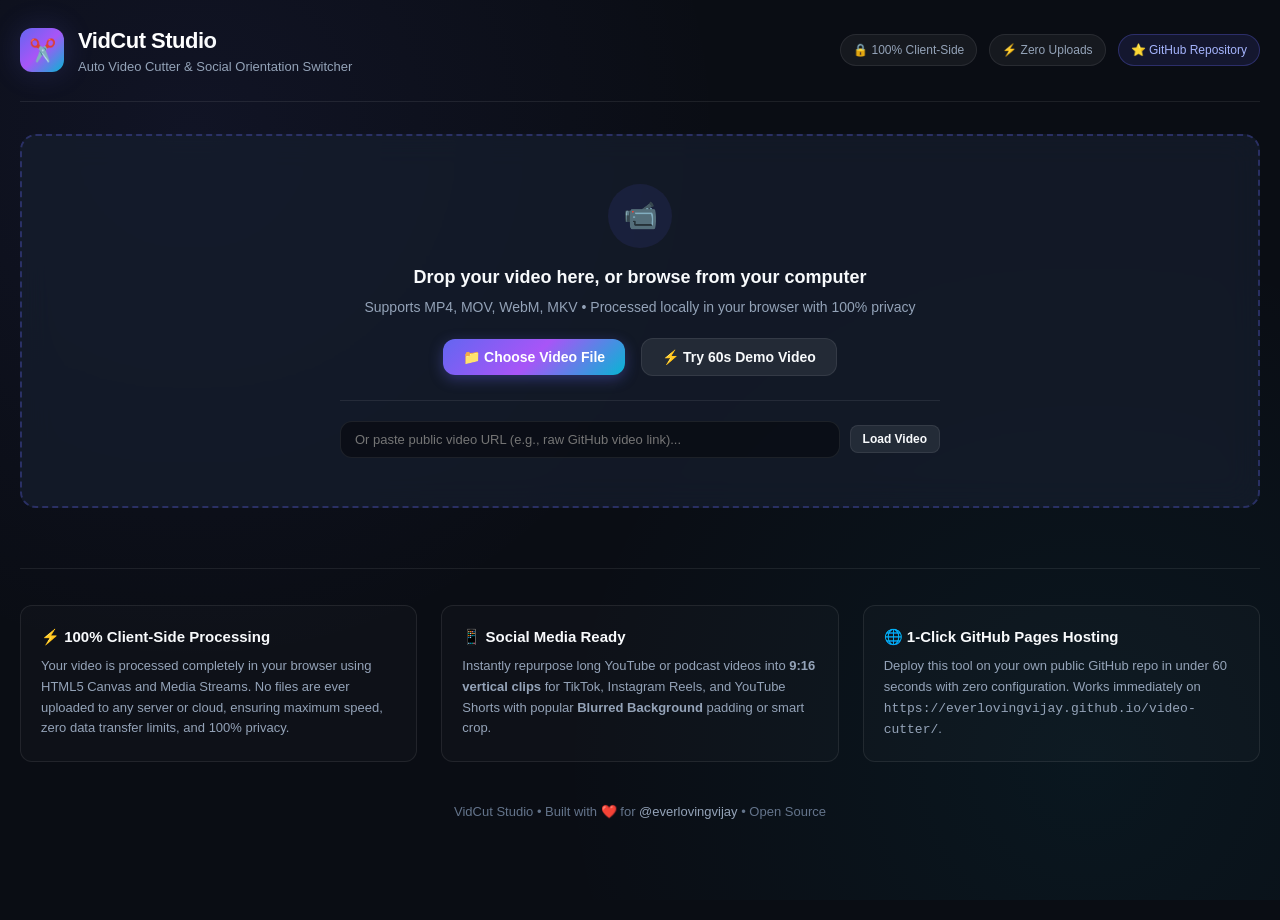
==== index.html @ 18e96756 "Initial release: VidCut Studio automated video cutter & orientation converter" ====
<!DOCTYPE html>
<html lang="en">
<head>
  <meta charset="UTF-8">
  <meta name="viewport" content="width=device-width, initial-scale=1.0">
  <title>VidCut Studio | Auto Video Cutter & Orientation Switcher</title>
  <meta name="description" content="100% Client-Side video cutter. Automatically slice long videos into shorter clips (e.g., 60s into 10s segments) with orientation conversion for TikTok, Reels, and Shorts.">
  <link rel="stylesheet" href="./css/styles.css">
  <script src="./js/jszip.min.js"></script>
</head>
<body>

  <div class="container">
    <!-- Header -->
    <header>
      <div class="brand">
        <div class="brand-icon">✂️</div>
        <div class="brand-text">
          <h1>VidCut Studio</h1>
          <p>Auto Video Cutter & Social Orientation Switcher</p>
        </div>
      </div>
      <div class="header-badges">
        <span class="badge">🔒 100% Client-Side</span>
        <span class="badge">⚡ Zero Uploads</span>
        <a href="https://github.com/everlovingvijay/video-cutter" target="_blank" rel="noopener noreferrer" class="badge badge-github">
          ⭐ GitHub Repository
        </a>
      </div>
    </header>

    <!-- Upload & Ingestion Zone -->
    <section class="upload-card" id="dropzone">
      <div class="upload-icon">📹</div>
      <h2 class="upload-title">Drop your video here, or browse from your computer</h2>
      <p class="upload-subtitle">Supports MP4, MOV, WebM, MKV • Processed locally in your browser with 100% privacy</p>
      
      <div class="upload-actions">
        <input type="file" id="fileInput" accept="video/*" style="display: none;">
        <button type="button" class="btn btn-primary" id="browseBtn" onclick="document.getElementById('fileInput').click()">
          📁 Choose Video File
        </button>
        <button type="button" class="btn btn-secondary" id="sampleBtn">
          ⚡ Try 60s Demo Video
        </button>
      </div>

      <div class="url-input-bar" onclick="event.stopPropagation()">
        <input type="url" id="urlInput" placeholder="Or paste public video URL (e.g., raw GitHub video link)...">
        <button type="button" class="btn btn-secondary btn-sm" id="loadUrlBtn">Load Video</button>
      </div>
    </section>

    <!-- Main Workspace (Hidden until video loaded) -->
    <main id="workspace" style="display: none;">
      
      <!-- Video Information Bar -->
      <div class="video-info-bar">
        <div class="video-info-stats">
          <div class="stat-item">📁 <span class="stat-value" id="infoFileName">-</span></div>
          <div class="stat-item">⏱️ Duration: <span class="stat-value" id="infoDuration">-</span></div>
          <div class="stat-item">📐 Resolution: <span class="stat-value" id="infoResolution">-</span></div>
          <div class="stat-item">🔄 Aspect: <span class="stat-value" id="infoAspect">-</span></div>
          <div class="stat-item">💾 Size: <span class="stat-value" id="infoFileSize">-</span></div>
        </div>
      </div>

      <!-- Studio Grid: Player on left, Controls on right -->
      <div class="studio-grid">
        
        <!-- Left Column: Video Stage & Interactive Timeline -->
        <div class="preview-pane">
          <div class="pane-header">
            <div class="pane-title">
              <span>Preview Stage</span>
            </div>
            <div class="preview-tabs">
              <button class="preview-tab-btn active" id="tabSource">Source Video</button>
              <button class="preview-tab-btn" id="tabTransform">Live Transform Preview</button>
            </div>
          </div>

          <!-- Video Stage -->
          <div class="stage-container">
            <span class="stage-badge" id="stageBadge">Original Source Video</span>
            <video id="sourceVideo" controls playsinline></video>
            <canvas id="previewCanvas"></canvas>
          </div>

          <!-- Interactive Slices Timeline -->
          <div class="timeline-section">
            <div class="timeline-header">
              <span><strong>Visual Split Timeline</strong> (Click any clip to preview)</span>
              <span id="timelineTime">0:00 / 0:00</span>
            </div>

            <div class="timeline-bar" id="timelineBar">
              <div class="timeline-progress-needle" id="timelineNeedle"></div>
            </div>

            <!-- Segment Badges / Chips -->
            <div class="segments-chips-container" id="segmentChips"></div>
          </div>
        </div>

        <!-- Right Column: Settings & Configuration -->
        <div class="controls-pane">
          
          <!-- 1. Split Mode -->
          <div class="control-section">
            <div class="section-label">
              <span>1. Split Strategy</span>
              <small>How to divide the video</small>
            </div>
            <div class="tab-switcher">
              <button type="button" class="tab-btn active" id="modeDurationBtn">⏱️ Fixed Duration</button>
              <button type="button" class="tab-btn" id="modePartsBtn">🔢 Equal Parts</button>
            </div>

            <!-- Duration input -->
            <div class="input-with-presets" id="durationControlGroup">
              <div class="duration-input-wrapper">
                <input type="number" id="durationInput" min="1" max="600" step="1" value="10">
                <span>seconds / clip</span>
              </div>
              <div class="preset-pills">
                <span class="preset-pill" data-val="5">5s</span>
                <span class="preset-pill active" data-val="10">10s</span>
                <span class="preset-pill" data-val="15">15s (Stories)</span>
                <span class="preset-pill" data-val="30">30s (Shorts)</span>
                <span class="preset-pill" data-val="60">60s (Reels)</span>
              </div>
            </div>

            <!-- Parts input -->
            <div class="input-with-presets" id="partsControlGroup" style="display: none;">
              <div class="duration-input-wrapper">
                <input type="number" id="partsInput" min="2" max="50" step="1" value="6">
                <span>equal clips</span>
              </div>
            </div>

            <!-- Remainder handling -->
            <div style="margin-top: 6px;">
              <label style="font-size: 12px; color: var(--text-muted); display: block; margin-bottom: 4px;">
                Remainder Segment Policy (if video has uneven end):
              </label>
              <select class="studio-select" id="remainderSelect">
                <option value="keep">Keep remainder as last clip (e.g. 10s + 10s + 4s)</option>
                <option value="merge">Merge remainder with previous clip (e.g. 10s + 14s)</option>
                <option value="discard">Discard remainder clip</option>
              </select>
            </div>
          </div>

          <!-- 2. Target Orientation -->
          <div class="control-section">
            <div class="section-label">
              <span>2. Output Orientation</span>
              <small>Target social aspect ratio</small>
            </div>
            <div class="aspect-grid">
              <div class="aspect-card selected" data-aspect="9:16">
                <div class="aspect-icon-box shape-9-16"></div>
                <div class="aspect-title">9:16 Portrait</div>
                <div class="aspect-sub">Shorts / Reels / TikTok</div>
              </div>
              <div class="aspect-card" data-aspect="1:1">
                <div class="aspect-icon-box shape-1-1"></div>
                <div class="aspect-title">1:1 Square</div>
                <div class="aspect-sub">Instagram / Twitter</div>
              </div>
              <div class="aspect-card" data-aspect="16:9">
                <div class="aspect-icon-box shape-16-9"></div>
                <div class="aspect-title">16:9 Landscape</div>
                <div class="aspect-sub">YouTube / TV</div>
              </div>
              <div class="aspect-card" data-aspect="4:5">
                <div class="aspect-icon-box shape-4-5"></div>
                <div class="aspect-title">4:5 Social Feed</div>
                <div class="aspect-sub">Instagram Portrait</div>
              </div>
              <div class="aspect-card" data-aspect="original">
                <div class="aspect-icon-box shape-orig"></div>
                <div class="aspect-title">Original</div>
                <div class="aspect-sub">Keep source ratio</div>
              </div>
            </div>
          </div>

          <!-- 3. Framing & Background Style -->
          <div class="control-section">
            <div class="section-label">
              <span>3. Framing Style</span>
              <small>How to fit video into target orientation</small>
            </div>
            <div class="framing-grid">
              <div class="framing-card selected" data-fit="blur" title="Scales video to background with gaussian blur. Keeps entire original video uncropped in center.">
                <span class="framing-icon">🌟</span>
                <span>Blurred Background</span>
              </div>
              <div class="framing-card" data-fit="crop" title="Scales up to cover the entire frame without any borders.">
                <span class="framing-icon">✂️</span>
                <span>Smart Crop</span>
              </div>
              <div class="framing-card" data-fit="fit" title="Preserves full frame with clean black letterbox padding.">
                <span class="framing-icon">⬛</span>
                <span>Letterbox</span>
              </div>
            </div>
          </div>

          <!-- 4. Quality Resolution -->
          <div class="control-section">
            <div class="section-label">
              <span>4. Export Quality</span>
              <small>Resolution</small>
            </div>
            <select class="studio-select" id="resolutionSelect">
              <option value="1080p">1080p Full HD (Best quality for TikTok & Reels)</option>
              <option value="720p">720p HD (Blazing fast processing)</option>
            </select>
          </div>

          <!-- Summary & Master Cut Button -->
          <div class="summary-box" id="summaryBox">
            ✂️ Will slice into <strong>6 videos</strong> (10s target)
          </div>

          <button type="button" class="btn-cut-master" id="masterCutBtn">
            ✂️ Cut & Export 6 Videos
          </button>

        </div>
      </div>

      <!-- Processing Progress Card -->
      <section class="processing-card" id="processingCard">
        <div class="processing-header">
          <div class="processing-status-title">
            <span class="spinner">⏳</span>
            <span id="processingStatus">Processing segments...</span>
          </div>
          <span style="font-weight: 700; color: #a5b4fc;" id="progressPercent">0%</span>
        </div>

        <div class="progress-track">
          <div class="progress-fill" id="progressFill"></div>
        </div>

        <div class="processing-details" id="processingDetails">
          <span>Preparing encoder...</span>
          <button type="button" class="btn btn-secondary btn-sm" id="cancelBtn">Stop Export</button>
        </div>
      </section>

      <!-- Results Gallery & Download -->
      <section class="results-section" id="resultsSection">
        <div class="results-header">
          <h2 class="results-title" id="resultsCount">🎉 Sliced Segments</h2>
          <button type="button" class="btn btn-primary" id="downloadAllZipBtn">
            📦 Download All as ZIP
          </button>
        </div>

        <div class="results-grid" id="resultsGrid">
          <!-- Populated dynamically -->
        </div>
      </section>

    </main>

    <!-- Information & Guide Section -->
    <section class="info-guide">
      <div class="guide-card">
        <h3>⚡ 100% Client-Side Processing</h3>
        <p>Your video is processed completely in your browser using HTML5 Canvas and Media Streams. No files are ever uploaded to any server or cloud, ensuring maximum speed, zero data transfer limits, and 100% privacy.</p>
      </div>

      <div class="guide-card">
        <h3>📱 Social Media Ready</h3>
        <p>Instantly repurpose long YouTube or podcast videos into <strong>9:16 vertical clips</strong> for TikTok, Instagram Reels, and YouTube Shorts with popular <strong>Blurred Background</strong> padding or smart crop.</p>
      </div>

      <div class="guide-card">
        <h3>🌐 1-Click GitHub Pages Hosting</h3>
        <p>Deploy this tool on your own public GitHub repo in under 60 seconds with zero configuration. Works immediately on <code>https://everlovingvijay.github.io/video-cutter/</code>.</p>
      </div>
    </section>

    <footer>
      <p>VidCut Studio &bull; Built with ❤️ for <a href="https://github.com/everlovingvijay" target="_blank" rel="noopener noreferrer">@everlovingvijay</a> &bull; Open Source</p>
    </footer>

  </div>

  <script src="./js/video-engine.js"></script>
  <script src="./js/app.js"></script>
</body>
</html>
---- css/styles.css ----
/* VidCut Studio - Modern Dark Theme Styles */
:root {
  --bg-primary: #0a0d14;
  --bg-secondary: #101623;
  --bg-card: rgba(22, 30, 46, 0.7);
  --bg-card-hover: rgba(28, 38, 59, 0.85);
  --border-color: rgba(255, 255, 255, 0.08);
  --border-focus: #6366f1;
  --accent-primary: #6366f1;
  --accent-secondary: #06b6d4;
  --accent-gradient: linear-gradient(135deg, #6366f1 0%, #a855f7 50%, #06b6d4 100%);
  --accent-glow: rgba(99, 102, 241, 0.25);
  --text-main: #f8fafc;
  --text-muted: #94a3b8;
  --text-dim: #64748b;
  --success: #10b981;
  --warning: #f59e0b;
  --danger: #ef4444;
  --radius-sm: 8px;
  --radius-md: 12px;
  --radius-lg: 16px;
  --radius-full: 9999px;
  --shadow-sm: 0 2px 8px rgba(0, 0, 0, 0.25);
  --shadow-md: 0 8px 24px rgba(0, 0, 0, 0.35);
  --shadow-glow: 0 0 30px rgba(99, 102, 241, 0.2);
  --font-family: -apple-system, BlinkMacSystemFont, "Segoe UI", Roboto, "Helvetica Neue", Arial, sans-serif;
}

* {
  box-sizing: border-box;
  margin: 0;
  padding: 0;
}

body {
  background-color: var(--bg-primary);
  color: var(--text-main);
  font-family: var(--font-family);
  min-height: 100vh;
  line-height: 1.5;
  background-image: 
    radial-gradient(circle at 15% 15%, rgba(99, 102, 241, 0.08) 0%, transparent 40%),
    radial-gradient(circle at 85% 85%, rgba(6, 182, 212, 0.06) 0%, transparent 40%);
  background-attachment: fixed;
}

/* Container */
.container {
  max-width: 1280px;
  margin: 0 auto;
  padding: 24px 20px 80px;
}

/* Header */
header {
  display: flex;
  justify-content: space-between;
  align-items: center;
  padding-bottom: 24px;
  border-bottom: 1px solid var(--border-color);
  margin-bottom: 32px;
}

.brand {
  display: flex;
  align-items: center;
  gap: 14px;
}

.brand-icon {
  width: 44px;
  height: 44px;
  background: var(--accent-gradient);
  border-radius: var(--radius-md);
  display: flex;
  align-items: center;
  justify-content: center;
  font-size: 22px;
  box-shadow: var(--shadow-glow);
}

.brand-text h1 {
  font-size: 22px;
  font-weight: 700;
  letter-spacing: -0.5px;
  background: linear-gradient(135deg, #ffffff 40%, #cbd5e1 100%);
  -webkit-background-clip: text;
  -webkit-text-fill-color: transparent;
}

.brand-text p {
  font-size: 13px;
  color: var(--text-muted);
}

.header-badges {
  display: flex;
  align-items: center;
  gap: 12px;
}

.badge {
  display: inline-flex;
  align-items: center;
  gap: 6px;
  padding: 6px 12px;
  border-radius: var(--radius-full);
  font-size: 12px;
  font-weight: 500;
  background: rgba(255, 255, 255, 0.05);
  border: 1px solid var(--border-color);
  color: var(--text-muted);
  text-decoration: none;
  transition: all 0.2s ease;
}

.badge:hover {
  background: rgba(255, 255, 255, 0.1);
  color: var(--text-main);
}

.badge-github {
  background: rgba(99, 102, 241, 0.12);
  border-color: rgba(99, 102, 241, 0.3);
  color: #a5b4fc;
}
.badge-github:hover {
  background: rgba(99, 102, 241, 0.22);
}

/* Upload Zone */
.upload-card {
  background: var(--bg-card);
  backdrop-filter: blur(16px);
  -webkit-backdrop-filter: blur(16px);
  border: 2px dashed rgba(99, 102, 241, 0.3);
  border-radius: var(--radius-lg);
  padding: 48px 24px;
  text-align: center;
  cursor: pointer;
  transition: all 0.25s ease;
  position: relative;
  overflow: hidden;
  margin-bottom: 32px;
}

.upload-card:hover, .upload-card.drag-over {
  border-color: var(--accent-primary);
  background: var(--bg-card-hover);
  transform: translateY(-2px);
  box-shadow: var(--shadow-glow);
}

.upload-icon {
  width: 64px;
  height: 64px;
  margin: 0 auto 16px;
  background: rgba(99, 102, 241, 0.1);
  border-radius: 50%;
  display: flex;
  align-items: center;
  justify-content: center;
  font-size: 28px;
  color: #a5b4fc;
}

.upload-title {
  font-size: 18px;
  font-weight: 600;
  margin-bottom: 6px;
}

.upload-subtitle {
  font-size: 14px;
  color: var(--text-muted);
  margin-bottom: 20px;
}

.upload-actions {
  display: flex;
  justify-content: center;
  align-items: center;
  gap: 16px;
  flex-wrap: wrap;
}

.btn {
  display: inline-flex;
  align-items: center;
  justify-content: center;
  gap: 8px;
  padding: 10px 20px;
  border-radius: var(--radius-md);
  font-size: 14px;
  font-weight: 600;
  cursor: pointer;
  border: none;
  transition: all 0.2s ease;
  text-decoration: none;
}

.btn-primary {
  background: var(--accent-gradient);
  color: #ffffff;
  box-shadow: 0 4px 14px rgba(99, 102, 241, 0.35);
}

.btn-primary:hover:not(:disabled) {
  opacity: 0.95;
  transform: translateY(-1px);
  box-shadow: 0 6px 20px rgba(99, 102, 241, 0.45);
}

.btn-secondary {
  background: rgba(255, 255, 255, 0.08);
  color: var(--text-main);
  border: 1px solid var(--border-color);
}

.btn-secondary:hover:not(:disabled) {
  background: rgba(255, 255, 255, 0.14);
}

.btn:disabled {
  opacity: 0.4;
  cursor: not-allowed;
  transform: none !important;
}

.btn-sm {
  padding: 6px 12px;
  font-size: 12px;
  border-radius: var(--radius-sm);
}

.url-input-bar {
  margin-top: 24px;
  padding-top: 20px;
  border-top: 1px solid var(--border-color);
  display: flex;
  justify-content: center;
  align-items: center;
  gap: 10px;
  max-width: 600px;
  margin-left: auto;
  margin-right: auto;
}

.url-input-bar input {
  flex: 1;
  background: rgba(0, 0, 0, 0.4);
  border: 1px solid var(--border-color);
  padding: 10px 14px;
  border-radius: var(--radius-md);
  color: var(--text-main);
  font-size: 13px;
  outline: none;
  transition: border-color 0.2s;
}

.url-input-bar input:focus {
  border-color: var(--accent-primary);
}

/* Video Info Bar */
.video-info-bar {
  display: flex;
  align-items: center;
  justify-content: space-between;
  flex-wrap: wrap;
  gap: 12px;
  background: var(--bg-secondary);
  border: 1px solid var(--border-color);
  border-radius: var(--radius-md);
  padding: 12px 18px;
  margin-bottom: 24px;
}

.video-info-stats {
  display: flex;
  align-items: center;
  gap: 18px;
  flex-wrap: wrap;
  font-size: 13px;
  color: var(--text-muted);
}

.stat-item {
  display: flex;
  align-items: center;
  gap: 6px;
}

.stat-value {
  color: var(--text-main);
  font-weight: 600;
}

/* Studio Workspace Grid */
.studio-grid {
  display: grid;
  grid-template-columns: 1.15fr 0.85fr;
  gap: 28px;
  align-items: start;
}

@media (max-width: 960px) {
  .studio-grid {
    grid-template-columns: 1fr;
  }
}

/* Left Column: Player & Preview */
.preview-pane {
  background: var(--bg-card);
  backdrop-filter: blur(16px);
  -webkit-backdrop-filter: blur(16px);
  border: 1px solid var(--border-color);
  border-radius: var(--radius-lg);
  padding: 20px;
  display: flex;
  flex-direction: column;
  gap: 18px;
}

.pane-header {
  display: flex;
  justify-content: space-between;
  align-items: center;
}

.pane-title {
  font-size: 16px;
  font-weight: 600;
  display: flex;
  align-items: center;
  gap: 8px;
}

.preview-tabs {
  display: flex;
  background: rgba(0, 0, 0, 0.3);
  padding: 3px;
  border-radius: var(--radius-md);
  border: 1px solid var(--border-color);
}

.preview-tab-btn {
  background: transparent;
  border: none;
  color: var(--text-muted);
  font-size: 12px;
  padding: 5px 12px;
  border-radius: var(--radius-sm);
  cursor: pointer;
  font-weight: 500;
  transition: all 0.2s;
}

.preview-tab-btn.active {
  background: var(--accent-primary);
  color: #ffffff;
}

/* Stage container */
.stage-container {
  width: 100%;
  height: 380px;
  background: #000000;
  border-radius: var(--radius-md);
  position: relative;
  display: flex;
  align-items: center;
  justify-content: center;
  overflow: hidden;
  border: 1px solid var(--border-color);
}

#sourceVideo {
  max-width: 100%;
  max-height: 100%;
  display: block;
}

#previewCanvas {
  max-width: 100%;
  max-height: 100%;
  object-fit: contain;
  display: none;
}

.stage-badge {
  position: absolute;
  top: 12px;
  left: 12px;
  background: rgba(0, 0, 0, 0.7);
  backdrop-filter: blur(8px);
  padding: 4px 10px;
  border-radius: var(--radius-full);
  font-size: 11px;
  font-weight: 600;
  color: #ffffff;
  border: 1px solid rgba(255, 255, 255, 0.1);
  pointer-events: none;
}

/* Timeline & Segment Tracks */
.timeline-section {
  display: flex;
  flex-direction: column;
  gap: 10px;
}

.timeline-header {
  display: flex;
  justify-content: space-between;
  align-items: center;
  font-size: 13px;
  color: var(--text-muted);
}

.timeline-bar {
  width: 100%;
  height: 48px;
  background: rgba(0, 0, 0, 0.4);
  border-radius: var(--radius-md);
  border: 1px solid var(--border-color);
  position: relative;
  overflow: hidden;
  display: flex;
  cursor: pointer;
}

.timeline-segment-block {
  height: 100%;
  border-right: 2px solid var(--bg-primary);
  display: flex;
  align-items: center;
  justify-content: center;
  font-size: 11px;
  font-weight: 700;
  color: #ffffff;
  transition: all 0.2s;
  position: relative;
  user-select: none;
}

.timeline-segment-block:hover {
  filter: brightness(1.25);
}

.timeline-segment-block.active {
  box-shadow: inset 0 0 0 2px #ffffff;
}

.timeline-progress-needle {
  position: absolute;
  top: 0;
  bottom: 0;
  width: 2px;
  background: #ffffff;
  pointer-events: none;
  z-index: 10;
  transition: left 0.05s linear;
}

.segments-chips-container {
  display: flex;
  gap: 8px;
  overflow-x: auto;
  padding: 6px 2px 10px;
}

.segments-chips-container::-webkit-scrollbar {
  height: 6px;
}
.segments-chips-container::-webkit-scrollbar-thumb {
  background: rgba(255, 255, 255, 0.15);
  border-radius: var(--radius-full);
}

.segment-chip {
  background: rgba(255, 255, 255, 0.05);
  border: 1px solid var(--border-color);
  border-radius: var(--radius-md);
  padding: 6px 12px;
  font-size: 12px;
  white-space: nowrap;
  display: flex;
  align-items: center;
  gap: 6px;
  cursor: pointer;
  transition: all 0.2s;
}

.segment-chip:hover, .segment-chip.selected {
  background: rgba(99, 102, 241, 0.18);
  border-color: var(--accent-primary);
  color: #ffffff;
}

.chip-dot {
  width: 8px;
  height: 8px;
  border-radius: 50%;
}

/* Right Column: Controls Panel */
.controls-pane {
  background: var(--bg-card);
  backdrop-filter: blur(16px);
  -webkit-backdrop-filter: blur(16px);
  border: 1px solid var(--border-color);
  border-radius: var(--radius-lg);
  padding: 24px;
  display: flex;
  flex-direction: column;
  gap: 24px;
}

.control-section {
  display: flex;
  flex-direction: column;
  gap: 12px;
}

.section-label {
  font-size: 14px;
  font-weight: 600;
  display: flex;
  align-items: center;
  justify-content: space-between;
}

.section-label small {
  font-weight: 400;
  font-size: 12px;
  color: var(--text-muted);
}

/* Mode Switcher */
.tab-switcher {
  display: grid;
  grid-template-columns: 1fr 1fr;
  background: rgba(0, 0, 0, 0.35);
  padding: 4px;
  border-radius: var(--radius-md);
  border: 1px solid var(--border-color);
  gap: 4px;
}

.tab-btn {
  background: transparent;
  border: none;
  color: var(--text-muted);
  font-size: 13px;
  font-weight: 500;
  padding: 8px 12px;
  border-radius: var(--radius-sm);
  cursor: pointer;
  transition: all 0.2s;
}

.tab-btn.active {
  background: rgba(255, 255, 255, 0.1);
  color: var(--text-main);
  font-weight: 600;
}

/* Input group */
.input-with-presets {
  display: flex;
  flex-direction: column;
  gap: 8px;
}

.duration-input-wrapper {
  display: flex;
  align-items: center;
  background: rgba(0, 0, 0, 0.3);
  border: 1px solid var(--border-color);
  border-radius: var(--radius-md);
  padding: 4px 14px;
  transition: border-color 0.2s;
}

.duration-input-wrapper:focus-within {
  border-color: var(--accent-primary);
}

.duration-input-wrapper input {
  flex: 1;
  background: transparent;
  border: none;
  color: #ffffff;
  font-size: 16px;
  font-weight: 600;
  padding: 8px 0;
  outline: none;
}

.duration-input-wrapper span {
  font-size: 13px;
  color: var(--text-muted);
  font-weight: 500;
}

.preset-pills {
  display: flex;
  gap: 6px;
  flex-wrap: wrap;
}

.preset-pill {
  background: rgba(255, 255, 255, 0.05);
  border: 1px solid var(--border-color);
  border-radius: var(--radius-full);
  padding: 4px 12px;
  font-size: 12px;
  color: var(--text-muted);
  cursor: pointer;
  transition: all 0.15s;
}

.preset-pill:hover, .preset-pill.active {
  background: rgba(99, 102, 241, 0.15);
  border-color: var(--accent-primary);
  color: var(--text-main);
}

/* Orientation Cards Grid */
.aspect-grid {
  display: grid;
  grid-template-columns: repeat(3, 1fr);
  gap: 10px;
}

.aspect-card {
  background: rgba(0, 0, 0, 0.25);
  border: 1px solid var(--border-color);
  border-radius: var(--radius-md);
  padding: 12px 8px;
  text-align: center;
  cursor: pointer;
  transition: all 0.2s;
  display: flex;
  flex-direction: column;
  align-items: center;
  gap: 6px;
}

.aspect-card:hover {
  background: rgba(255, 255, 255, 0.05);
  border-color: rgba(99, 102, 241, 0.4);
}

.aspect-card.selected {
  background: rgba(99, 102, 241, 0.15);
  border-color: var(--accent-primary);
  box-shadow: 0 0 16px rgba(99, 102, 241, 0.2);
}

.aspect-icon-box {
  border: 2px solid var(--text-muted);
  border-radius: 3px;
  transition: border-color 0.2s;
}

.aspect-card.selected .aspect-icon-box {
  border-color: #a5b4fc;
}

/* Aspect shapes */
.shape-9-16 { width: 14px; height: 24px; }
.shape-1-1  { width: 20px; height: 20px; }
.shape-16-9 { width: 26px; height: 15px; }
.shape-4-5  { width: 16px; height: 20px; }
.shape-orig { width: 22px; height: 18px; border-style: dashed; }

.aspect-title {
  font-size: 12px;
  font-weight: 600;
  color: var(--text-main);
}

.aspect-sub {
  font-size: 10px;
  color: var(--text-dim);
}

/* Framing Style Cards */
.framing-grid {
  display: grid;
  grid-template-columns: repeat(3, 1fr);
  gap: 10px;
}

.framing-card {
  background: rgba(0, 0, 0, 0.25);
  border: 1px solid var(--border-color);
  border-radius: var(--radius-md);
  padding: 10px 8px;
  text-align: center;
  cursor: pointer;
  font-size: 12px;
  font-weight: 500;
  transition: all 0.2s;
  display: flex;
  flex-direction: column;
  align-items: center;
  gap: 4px;
}

.framing-card:hover {
  background: rgba(255, 255, 255, 0.05);
}

.framing-card.selected {
  background: rgba(99, 102, 241, 0.15);
  border-color: var(--accent-primary);
  color: #ffffff;
}

.framing-icon {
  font-size: 18px;
}

/* Select element */
select.studio-select {
  background: rgba(0, 0, 0, 0.35);
  border: 1px solid var(--border-color);
  border-radius: var(--radius-md);
  padding: 8px 12px;
  color: var(--text-main);
  font-size: 13px;
  outline: none;
  width: 100%;
  cursor: pointer;
}

select.studio-select:focus {
  border-color: var(--accent-primary);
}

/* Summary Box */
.summary-box {
  background: rgba(99, 102, 241, 0.08);
  border: 1px solid rgba(99, 102, 241, 0.2);
  border-radius: var(--radius-md);
  padding: 12px 16px;
  font-size: 13px;
  color: #c7d2fe;
  display: flex;
  align-items: center;
  gap: 10px;
}

.summary-box i {
  font-size: 18px;
}

/* Master Cut Button */
.btn-cut-master {
  padding: 14px 24px;
  font-size: 16px;
  font-weight: 700;
  width: 100%;
  border-radius: var(--radius-md);
  background: var(--accent-gradient);
  color: #ffffff;
  border: none;
  cursor: pointer;
  box-shadow: 0 4px 20px rgba(99, 102, 241, 0.4);
  transition: all 0.2s;
}

.btn-cut-master:hover:not(:disabled) {
  opacity: 0.95;
  transform: translateY(-2px);
  box-shadow: 0 6px 25px rgba(99, 102, 241, 0.5);
}

/* Processing Progress Section */
.processing-card {
  background: var(--bg-card);
  border: 1px solid rgba(99, 102, 241, 0.3);
  border-radius: var(--radius-lg);
  padding: 24px;
  margin-top: 32px;
  display: none;
  flex-direction: column;
  gap: 16px;
}

.processing-header {
  display: flex;
  justify-content: space-between;
  align-items: center;
}

.processing-status-title {
  font-size: 16px;
  font-weight: 600;
  display: flex;
  align-items: center;
  gap: 10px;
}

.progress-track {
  width: 100%;
  height: 12px;
  background: rgba(0, 0, 0, 0.4);
  border-radius: var(--radius-full);
  overflow: hidden;
  border: 1px solid var(--border-color);
}

.progress-fill {
  height: 100%;
  width: 0%;
  background: var(--accent-gradient);
  border-radius: var(--radius-full);
  transition: width 0.15s ease;
}

.processing-details {
  display: flex;
  justify-content: space-between;
  font-size: 13px;
  color: var(--text-muted);
}

/* Results Gallery */
.results-section {
  margin-top: 40px;
  display: none;
  flex-direction: column;
  gap: 20px;
}

.results-header {
  display: flex;
  justify-content: space-between;
  align-items: center;
  flex-wrap: wrap;
  gap: 14px;
}

.results-title {
  font-size: 20px;
  font-weight: 700;
  display: flex;
  align-items: center;
  gap: 10px;
}

.results-grid {
  display: grid;
  grid-template-columns: repeat(auto-fill, minmax(280px, 1fr));
  gap: 20px;
}

.result-card {
  background: var(--bg-card);
  border: 1px solid var(--border-color);
  border-radius: var(--radius-md);
  overflow: hidden;
  display: flex;
  flex-direction: column;
  transition: transform 0.2s, border-color 0.2s;
}

.result-card:hover {
  transform: translateY(-3px);
  border-color: rgba(99, 102, 241, 0.35);
}

.result-video-wrapper {
  width: 100%;
  background: #000000;
  position: relative;
  display: flex;
  align-items: center;
  justify-content: center;
  aspect-ratio: 9/16;
  max-height: 320px;
  overflow: hidden;
}

.result-video-wrapper.ratio-1-1 { aspect-ratio: 1/1; }
.result-video-wrapper.ratio-16-9 { aspect-ratio: 16/9; }
.result-video-wrapper.ratio-4-5 { aspect-ratio: 4/5; }

.result-video-wrapper video {
  width: 100%;
  height: 100%;
  object-fit: contain;
}

.result-content {
  padding: 14px 16px;
  display: flex;
  flex-direction: column;
  gap: 10px;
}

.result-info {
  display: flex;
  justify-content: space-between;
  align-items: center;
}

.result-name {
  font-size: 14px;
  font-weight: 600;
  color: var(--text-main);
}

.result-duration {
  font-size: 12px;
  color: var(--accent-secondary);
  font-weight: 500;
}

.result-meta {
  font-size: 12px;
  color: var(--text-dim);
}

/* Footer & Guide */
.info-guide {
  margin-top: 60px;
  border-top: 1px solid var(--border-color);
  padding-top: 36px;
  display: grid;
  grid-template-columns: repeat(auto-fit, minmax(280px, 1fr));
  gap: 24px;
}

.guide-card {
  background: rgba(255, 255, 255, 0.02);
  border: 1px solid var(--border-color);
  border-radius: var(--radius-md);
  padding: 20px;
}

.guide-card h3 {
  font-size: 15px;
  font-weight: 600;
  margin-bottom: 8px;
  display: flex;
  align-items: center;
  gap: 8px;
  color: var(--text-main);
}

.guide-card p, .guide-card li {
  font-size: 13px;
  color: var(--text-muted);
  line-height: 1.6;
}

.guide-card ul {
  padding-left: 18px;
  margin-top: 8px;
}

footer {
  text-align: center;
  padding: 40px 0 20px;
  font-size: 13px;
  color: var(--text-dim);
}

footer a {
  color: var(--text-muted);
  text-decoration: none;
}

footer a:hover {
  color: var(--text-main);
}
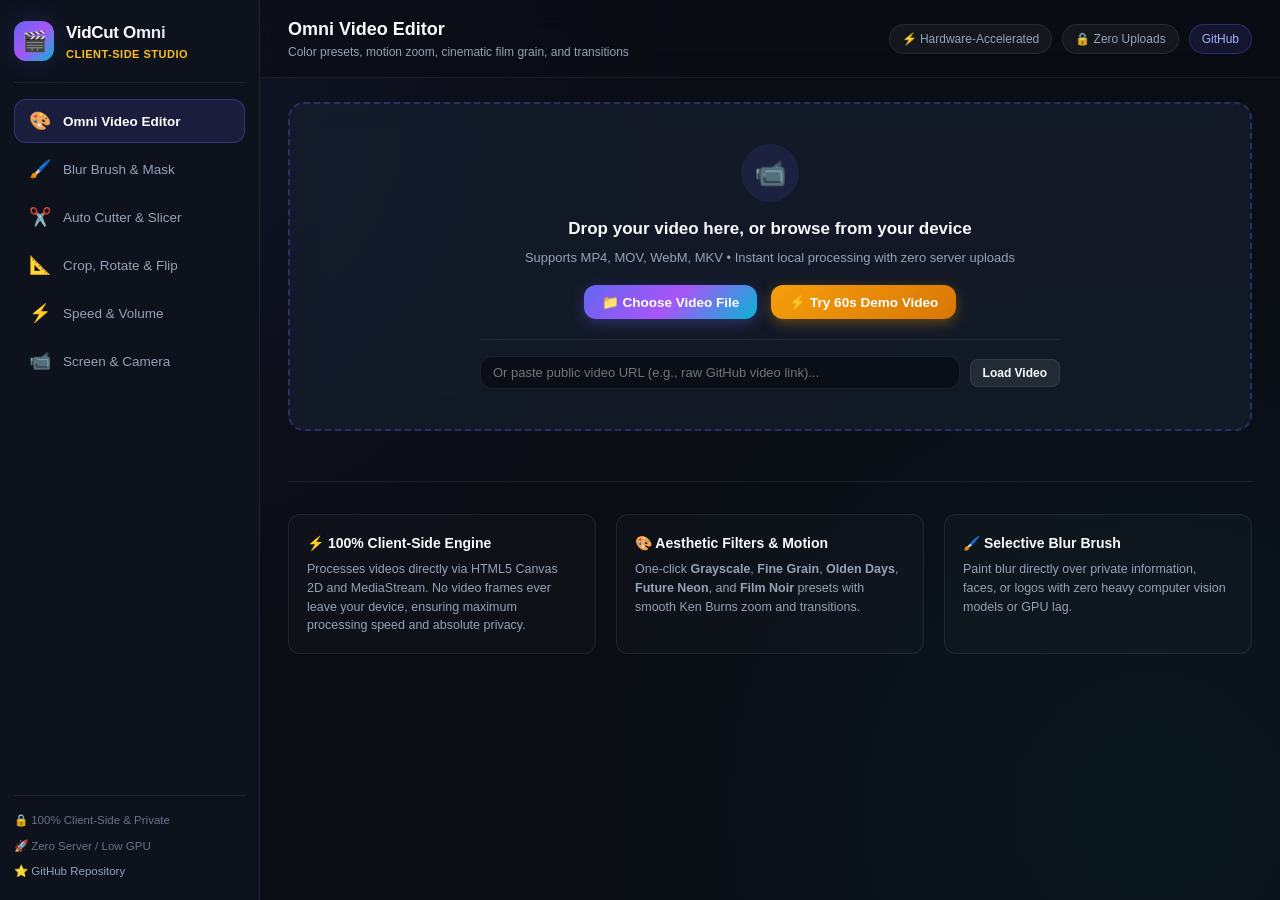
==== commit 13f5df76: "Release: Omni Video Studio - Aesthetic Filters, Motion Zoom, Blur Brush Mask & Transforms" ====
--- a/index.html
+++ b/index.html
@@ -3,295 +3,605 @@
 <head>
   <meta charset="UTF-8">
   <meta name="viewport" content="width=device-width, initial-scale=1.0">
-  <title>VidCut Studio | Auto Video Cutter & Orientation Switcher</title>
-  <meta name="description" content="100% Client-Side video cutter. Automatically slice long videos into shorter clips (e.g., 60s into 10s segments) with orientation conversion for TikTok, Reels, and Shorts.">
+  <title>VidCut Omni Studio | Lightweight Client-Side Video Suite</title>
+  <meta name="description" content="100% Client-Side Omni Video Editor: Filters (Grayscale, Film Grain, Olden Days, Future), Motion Zoom, Transitions, Interactive Blur Brush, Auto Cutter, and Screen Recorder.">
   <link rel="stylesheet" href="./css/styles.css">
   <script src="./js/jszip.min.js"></script>
 </head>
 <body>
 
-  <div class="container">
-    <!-- Header -->
-    <header>
-      <div class="brand">
-        <div class="brand-icon">✂️</div>
+  <div class="app-wrapper">
+    
+    <!-- Omni Suite Sidebar Menu (Inspired by Reference UI) -->
+    <aside class="omni-sidebar">
+      <div class="sidebar-brand">
+        <div class="brand-icon">🎬</div>
         <div class="brand-text">
-          <h1>VidCut Studio</h1>
-          <p>Auto Video Cutter & Social Orientation Switcher</p>
+          <h1>VidCut Omni</h1>
+          <p>Client-Side Studio</p>
         </div>
       </div>
-      <div class="header-badges">
-        <span class="badge">🔒 100% Client-Side</span>
-        <span class="badge">⚡ Zero Uploads</span>
-        <a href="https://github.com/everlovingvijay/video-cutter" target="_blank" rel="noopener noreferrer" class="badge badge-github">
+
+      <nav class="sidebar-nav">
+        <button class="sidebar-item active" data-tool="video_editor">
+          <span class="item-icon">🎨</span>
+          <span>Omni Video Editor</span>
+        </button>
+
+        <button class="sidebar-item" data-tool="blur_brush">
+          <span class="item-icon">🖌️</span>
+          <span>Blur Brush & Mask</span>
+        </button>
+
+        <button class="sidebar-item" data-tool="video_cutter">
+          <span class="item-icon">✂️</span>
+          <span>Auto Cutter & Slicer</span>
+        </button>
+
+        <button class="sidebar-item" data-tool="crop_rotate">
+          <span class="item-icon">📐</span>
+          <span>Crop, Rotate & Flip</span>
+        </button>
+
+        <button class="sidebar-item" data-tool="speed_volume">
+          <span class="item-icon">⚡</span>
+          <span>Speed & Volume</span>
+        </button>
+
+        <button class="sidebar-item" data-tool="screen_recorder">
+          <span class="item-icon">📹</span>
+          <span>Screen & Camera</span>
+        </button>
+      </nav>
+
+      <div class="sidebar-footer">
+        <div>🔒 100% Client-Side & Private</div>
+        <div>🚀 Zero Server / Low GPU</div>
+        <a href="https://github.com/everlovingvijay/video-cutter" target="_blank" rel="noopener noreferrer">
           ⭐ GitHub Repository
         </a>
       </div>
-    </header>
-
-    <!-- Upload & Ingestion Zone -->
-    <section class="upload-card" id="dropzone">
-      <div class="upload-icon">📹</div>
-      <h2 class="upload-title">Drop your video here, or browse from your computer</h2>
-      <p class="upload-subtitle">Supports MP4, MOV, WebM, MKV • Processed locally in your browser with 100% privacy</p>
+    </aside>
+
+    <!-- Main Content Work Area -->
+    <div class="main-content">
       
-      <div class="upload-actions">
-        <input type="file" id="fileInput" accept="video/*" style="display: none;">
-        <button type="button" class="btn btn-primary" id="browseBtn" onclick="document.getElementById('fileInput').click()">
-          📁 Choose Video File
-        </button>
-        <button type="button" class="btn btn-secondary" id="sampleBtn">
-          ⚡ Try 60s Demo Video
-        </button>
+      <!-- Top Sticky Header -->
+      <header class="top-header">
+        <div class="header-title-box">
+          <h2 id="activeToolTitle">Omni Video Editor</h2>
+          <p id="activeToolSubtitle">Color presets, motion zoom, cinematic film grain, and transitions</p>
+        </div>
+        <div class="header-badges">
+          <span class="badge">⚡ Hardware-Accelerated</span>
+          <span class="badge">🔒 Zero Uploads</span>
+          <a href="https://github.com/everlovingvijay/video-cutter" target="_blank" rel="noopener noreferrer" class="badge badge-github">
+            GitHub
+          </a>
+        </div>
+      </header>
+
+      <div class="container">
+        
+        <!-- Video Upload & Ingestion Zone -->
+        <section class="upload-card" id="dropzone">
+          <div class="upload-icon">📹</div>
+          <h2 class="upload-title">Drop your video here, or browse from your device</h2>
+          <p class="upload-subtitle">Supports MP4, MOV, WebM, MKV • Instant local processing with zero server uploads</p>
+          
+          <div class="upload-actions">
+            <input type="file" id="fileInput" accept="video/*" style="display: none;">
+            <button type="button" class="btn btn-primary" id="browseBtn" onclick="document.getElementById('fileInput').click()">
+              📁 Choose Video File
+            </button>
+            <button type="button" class="btn btn-gold" id="sampleBtn">
+              ⚡ Try 60s Demo Video
+            </button>
+          </div>
+
+          <div class="url-input-bar" onclick="event.stopPropagation()">
+            <input type="url" id="urlInput" placeholder="Or paste public video URL (e.g., raw GitHub video link)...">
+            <button type="button" class="btn btn-secondary btn-sm" id="loadUrlBtn">Load Video</button>
+          </div>
+        </section>
+
+        <!-- Main Workspace (Hidden until video loaded) -->
+        <main id="workspace" style="display: none;">
+          
+          <!-- Video Information Bar -->
+          <div class="video-info-bar">
+            <div class="video-info-stats">
+              <div class="stat-item">📁 <span class="stat-value" id="infoFileName">-</span></div>
+              <div class="stat-item">⏱️ Duration: <span class="stat-value" id="infoDuration">-</span></div>
+              <div class="stat-item">📐 Resolution: <span class="stat-value" id="infoResolution">-</span></div>
+              <div class="stat-item">🔄 Aspect: <span class="stat-value" id="infoAspect">-</span></div>
+              <div class="stat-item">💾 Size: <span class="stat-value" id="infoFileSize">-</span></div>
+            </div>
+          </div>
+
+          <!-- Studio Grid: Stage Player on Left, Tool Controls on Right -->
+          <div class="studio-grid">
+            
+            <!-- Left Column: Video Stage & Live Timeline -->
+            <div class="preview-pane">
+              <div class="pane-header">
+                <div class="pane-title">
+                  <span>Video Preview Stage</span>
+                </div>
+                <div class="preview-tabs">
+                  <button class="preview-tab-btn" id="tabSource">Source Video</button>
+                  <button class="preview-tab-btn active" id="tabTransform">Live Studio Preview</button>
+                </div>
+              </div>
+
+              <!-- Interactive Video Stage -->
+              <div class="stage-container" id="stageContainer">
+                <span class="stage-badge" id="stageBadge">Live Studio Preview</span>
+                <video id="sourceVideo" controls playsinline></video>
+                <canvas id="previewCanvas"></canvas>
+                <!-- Interactive Canvas for Blur Brush Painting -->
+                <canvas id="paintCanvas"></canvas>
+              </div>
+
+              <!-- Timeline & Segment Slices -->
+              <div class="timeline-section">
+                <div class="timeline-header">
+                  <span id="timelineTitle"><strong>Timeline Scrubber</strong></span>
+                  <span id="timelineTime">0:00 / 0:00</span>
+                </div>
+
+                <div class="timeline-bar" id="timelineBar">
+                  <div class="timeline-progress-needle" id="timelineNeedle"></div>
+                </div>
+
+                <!-- Segment Badges (Cutter mode) -->
+                <div class="segments-chips-container" id="segmentChips" style="display: none;"></div>
+              </div>
+            </div>
+
+            <!-- Right Column: Contextual Tool Panels -->
+            <div class="controls-pane">
+
+              <!-- ================= 1. TOOL PANEL: OMNI VIDEO EDITOR ================= -->
+              <div class="tool-panel active" id="panel_video_editor">
+                
+                <!-- Filter Presets -->
+                <div class="control-section">
+                  <div class="section-label">
+                    <span>Aesthetic Filter Presets</span>
+                    <small>Zero-GPU instant color grading</small>
+                  </div>
+                  <div class="filters-grid">
+                    <div class="filter-card selected" data-filter="none">
+                      <div class="filter-swatch swatch-none"></div>
+                      <span class="filter-name">Normal</span>
+                    </div>
+                    <div class="filter-card" data-filter="grayscale">
+                      <div class="filter-swatch swatch-grayscale"></div>
+                      <span class="filter-name">Grayscale</span>
+                    </div>
+                    <div class="filter-card" data-filter="fine_grain">
+                      <div class="filter-swatch swatch-grain"></div>
+                      <span class="filter-name">Fine Grain</span>
+                    </div>
+                    <div class="filter-card" data-filter="olden_days">
+                      <div class="filter-swatch swatch-olden"></div>
+                      <span class="filter-name">Olden Days</span>
+                    </div>
+                    <div class="filter-card" data-filter="future">
+                      <div class="filter-swatch swatch-future"></div>
+                      <span class="filter-name">Future</span>
+                    </div>
+                    <div class="filter-card" data-filter="noir">
+                      <div class="filter-swatch swatch-noir"></div>
+                      <span class="filter-name">Noir</span>
+                    </div>
+                    <div class="filter-card" data-filter="vintage">
+                      <div class="filter-swatch swatch-vintage"></div>
+                      <span class="filter-name">Vintage</span>
+                    </div>
+                    <div class="filter-card" data-filter="cyberpunk">
+                      <div class="filter-swatch swatch-cyberpunk"></div>
+                      <span class="filter-name">Cyberpunk</span>
+                    </div>
+                  </div>
+                </div>
+
+                <!-- Motion Effects (Zoom / Pan / Shake) -->
+                <div class="control-section">
+                  <div class="section-label">
+                    <span>Motion & Camera Effects</span>
+                    <small>Parametric Ken Burns camera motion</small>
+                  </div>
+                  <div class="motion-grid">
+                    <div class="motion-card selected" data-motion="none">
+                      <span class="motion-icon">🔒</span>
+                      <span class="motion-label">Static</span>
+                    </div>
+                    <div class="motion-card" data-motion="zoom_in">
+                      <span class="motion-icon">🔍</span>
+                      <span class="motion-label">Slow Zoom In</span>
+                    </div>
+                    <div class="motion-card" data-motion="zoom_out">
+                      <span class="motion-icon">🔎</span>
+                      <span class="motion-label">Slow Zoom Out</span>
+                    </div>
+                    <div class="motion-card" data-motion="line_zoom">
+                      <span class="motion-icon">⚡</span>
+                      <span class="motion-label">Line Zoom</span>
+                    </div>
+                    <div class="motion-card" data-motion="pan_left_right">
+                      <span class="motion-icon">↔️</span>
+                      <span class="motion-label">Pan Left-Right</span>
+                    </div>
+                    <div class="motion-card" data-motion="shake">
+                      <span class="motion-icon">📳</span>
+                      <span class="motion-label">Camera Shake</span>
+                    </div>
+                  </div>
+                </div>
+
+                <!-- Transitions -->
+                <div class="control-section">
+                  <div class="section-label">
+                    <span>Transitions</span>
+                    <small>Head & tail effects</small>
+                  </div>
+                  <select class="studio-select" id="transitionSelect">
+                    <option value="none">None (Standard Cut)</option>
+                    <option value="fade_in">Fade In from Black (1s)</option>
+                    <option value="fade_out">Fade Out to Black (1s)</option>
+                    <option value="fade_in_out">Fade In & Fade Out</option>
+                    <option value="flash_white">Impact Flash Dip to White</option>
+                  </select>
+                </div>
+
+                <!-- Custom Adjustment Sliders -->
+                <div class="control-section">
+                  <div class="section-label">
+                    <span>Fine-Tuning Adjustments</span>
+                    <small>Brightness & Contrast</small>
+                  </div>
+                  <div class="slider-group">
+                    <div class="slider-label"><span>Brightness</span><span id="brightnessVal">100%</span></div>
+                    <input type="range" class="studio-slider" id="brightnessSlider" min="50" max="150" value="100">
+                  </div>
+                  <div class="slider-group">
+                    <div class="slider-label"><span>Contrast</span><span id="contrastVal">100%</span></div>
+                    <input type="range" class="studio-slider" id="contrastSlider" min="50" max="180" value="100">
+                  </div>
+                  <div class="slider-group">
+                    <div class="slider-label"><span>Saturation</span><span id="saturationVal">100%</span></div>
+                    <input type="range" class="studio-slider" id="saturationSlider" min="0" max="200" value="100">
+                  </div>
+                </div>
+
+                <button type="button" class="btn-master-action" id="exportEditedBtn">
+                  ✨ Export Edited Video
+                </button>
+              </div>
+
+              <!-- ================= 2. TOOL PANEL: BLUR BRUSH & MASK ================= -->
+              <div class="tool-panel" id="panel_blur_brush">
+                <div class="control-section">
+                  <div class="section-label">
+                    <span>Interactive Blur Brush</span>
+                    <small>Paint over logos, faces, or watermarks</small>
+                  </div>
+                  <p style="font-size: 12.5px; color: var(--text-muted); line-height: 1.4;">
+                    Click and drag directly on the video player stage to paint blur over confidential info. The masked blur persists during playback and exports!
+                  </p>
+                </div>
+
+                <div class="blur-toolbar">
+                  <div class="brush-preview-circle" id="brushPreviewCircle">35px</div>
+                  <div style="flex: 1;">
+                    <div class="slider-label"><span>Brush Size</span><span id="brushSizeVal">35px</span></div>
+                    <input type="range" class="studio-slider" id="brushSizeSlider" min="10" max="100" value="35">
+                  </div>
+                </div>
+
+                <div class="slider-group">
+                  <div class="slider-label"><span>Blur Intensity</span><span id="blurStrengthVal">20px</span></div>
+                  <input type="range" class="studio-slider" id="blurStrengthSlider" min="6" max="45" value="20">
+                </div>
+
+                <div style="display: flex; gap: 8px;">
+                  <button type="button" class="btn btn-secondary btn-sm" id="clearBrushBtn" style="flex: 1;">
+                    🧹 Clear Blur Mask
+                  </button>
+                  <button type="button" class="btn btn-secondary btn-sm" id="boxBlurBtn" style="flex: 1;" title="Drag a rectangle over a corner logo">
+                    🔲 Box Blur Mode
+                  </button>
+                </div>
+
+                <div class="summary-box">
+                  💡 Tip: Use smaller brush size for sensitive text or larger for face / logo coverage.
+                </div>
+
+                <button type="button" class="btn-master-action" id="exportMaskedBtn">
+                  ✨ Export Video with Blur Mask
+                </button>
+              </div>
+
+              <!-- ================= 3. TOOL PANEL: AUTO CUTTER ================= -->
+              <div class="tool-panel" id="panel_video_cutter">
+                
+                <div class="control-section">
+                  <div class="section-label">
+                    <span>Split Strategy</span>
+                    <small>Automatic slice calculation</small>
+                  </div>
+                  <div class="tab-switcher">
+                    <button type="button" class="tab-btn active" id="modeDurationBtn">⏱️ Fixed Duration</button>
+                    <button type="button" class="tab-btn" id="modePartsBtn">🔢 Equal Parts</button>
+                  </div>
+
+                  <div class="input-with-presets" id="durationControlGroup">
+                    <div class="duration-input-wrapper">
+                      <input type="number" id="durationInput" min="1" max="600" step="1" value="10">
+                      <span>seconds / clip</span>
+                    </div>
+                    <div class="preset-pills">
+                      <span class="preset-pill" data-val="5">5s</span>
+                      <span class="preset-pill active" data-val="10">10s</span>
+                      <span class="preset-pill" data-val="15">15s (Stories)</span>
+                      <span class="preset-pill" data-val="30">30s (Shorts)</span>
+                      <span class="preset-pill" data-val="60">60s (Reels)</span>
+                    </div>
+                  </div>
+
+                  <div class="input-with-presets" id="partsControlGroup" style="display: none;">
+                    <div class="duration-input-wrapper">
+                      <input type="number" id="partsInput" min="2" max="50" step="1" value="6">
+                      <span>equal clips</span>
+                    </div>
+                  </div>
+
+                  <div style="margin-top: 6px;">
+                    <label style="font-size: 11.5px; color: var(--text-muted); display: block; margin-bottom: 4px;">
+                      Remainder Segment Policy:
+                    </label>
+                    <select class="studio-select" id="remainderSelect">
+                      <option value="keep">Keep remainder as last clip</option>
+                      <option value="merge">Merge remainder with previous clip</option>
+                      <option value="discard">Discard remainder clip</option>
+                    </select>
+                  </div>
+                </div>
+
+                <!-- Orientation Switcher -->
+                <div class="control-section">
+                  <div class="section-label">
+                    <span>Social Media Orientation</span>
+                    <small>Target aspect ratio</small>
+                  </div>
+                  <div class="aspect-grid">
+                    <div class="aspect-card selected" data-aspect="9:16">
+                      <div class="aspect-icon-box shape-9-16"></div>
+                      <div class="aspect-title">9:16 Portrait</div>
+                      <div class="aspect-sub">Shorts/Reels/TikTok</div>
+                    </div>
+                    <div class="aspect-card" data-aspect="1:1">
+                      <div class="aspect-icon-box shape-1-1"></div>
+                      <div class="aspect-title">1:1 Square</div>
+                      <div class="aspect-sub">Instagram Post</div>
+                    </div>
+                    <div class="aspect-card" data-aspect="16:9">
+                      <div class="aspect-icon-box shape-16-9"></div>
+                      <div class="aspect-title">16:9 Landscape</div>
+                      <div class="aspect-sub">YouTube / TV</div>
+                    </div>
+                    <div class="aspect-card" data-aspect="4:5">
+                      <div class="aspect-icon-box shape-4-5"></div>
+                      <div class="aspect-title">4:5 Social Feed</div>
+                      <div class="aspect-sub">Instagram Feed</div>
+                    </div>
+                    <div class="aspect-card" data-aspect="original">
+                      <div class="aspect-icon-box shape-orig"></div>
+                      <div class="aspect-title">Original</div>
+                      <div class="aspect-sub">Source ratio</div>
+                    </div>
+                  </div>
+                </div>
+
+                <!-- Framing Style -->
+                <div class="control-section">
+                  <div class="section-label">
+                    <span>Framing Style</span>
+                    <small>Social background treatment</small>
+                  </div>
+                  <div class="framing-grid">
+                    <div class="framing-card selected" data-fit="blur" title="Scales video to background with gaussian blur. Keeps entire original video uncropped in center.">
+                      <span>🌟 Blurred Background</span>
+                    </div>
+                    <div class="framing-card" data-fit="crop" title="Scales up to cover the entire frame without any borders.">
+                      <span>✂️ Smart Center Crop</span>
+                    </div>
+                    <div class="framing-card" data-fit="fit" title="Preserves full frame with clean black letterbox padding.">
+                      <span>⬛ Letterbox</span>
+                    </div>
+                  </div>
+                </div>
+
+                <div class="summary-box" id="summaryBox">
+                  ✂️ Will slice into <strong>6 videos</strong> (10s target)
+                </div>
+
+                <button type="button" class="btn-master-action" id="masterCutBtn">
+                  ✂️ Cut & Export 6 Videos
+                </button>
+              </div>
+
+              <!-- ================= 4. TOOL PANEL: CROP, ROTATE & FLIP ================= -->
+              <div class="tool-panel" id="panel_crop_rotate">
+                <div class="control-section">
+                  <div class="section-label">
+                    <span>Rotate & Orientation</span>
+                    <small>Instant rotation flag</small>
+                  </div>
+                  <div style="display: flex; gap: 8px;">
+                    <button type="button" class="btn btn-secondary" id="rotate90Btn" style="flex: 1;">
+                      🔄 Rotate 90°
+                    </button>
+                    <button type="button" class="btn btn-secondary" id="rotate180Btn" style="flex: 1;">
+                      🔃 Rotate 180°
+                    </button>
+                    <button type="button" class="btn btn-secondary" id="resetRotateBtn" style="flex: 1;">
+                      ↩️ Reset
+                    </button>
+                  </div>
+                </div>
+
+                <div class="control-section">
+                  <div class="section-label">
+                    <span>Mirror & Flip</span>
+                    <small>Horizontal / Vertical invert</small>
+                  </div>
+                  <div style="display: flex; gap: 8px;">
+                    <button type="button" class="btn btn-secondary" id="flipHBtn" style="flex: 1;">
+                      ↔️ Flip Horizontal
+                    </button>
+                    <button type="button" class="btn btn-secondary" id="flipVBtn" style="flex: 1;">
+                      ↕️ Flip Vertical
+                    </button>
+                  </div>
+                </div>
+
+                <button type="button" class="btn-master-action" id="exportTransformBtn">
+                  ✨ Export Transformed Video
+                </button>
+              </div>
+
+              <!-- ================= 5. TOOL PANEL: SPEED & VOLUME ================= -->
+              <div class="tool-panel" id="panel_speed_volume">
+                <div class="control-section">
+                  <div class="section-label">
+                    <span>Playback Speed</span>
+                    <small>Slow motion or fast-forward</small>
+                  </div>
+                  <div class="slider-group">
+                    <div class="slider-label"><span>Speed</span><span id="speedVal">1.0x</span></div>
+                    <input type="range" class="studio-slider" id="speedSlider" min="0.25" max="3.0" step="0.25" value="1.0">
+                  </div>
+                  <div class="preset-pills">
+                    <span class="preset-pill" data-speed="0.5">0.5x Slow</span>
+                    <span class="preset-pill active" data-speed="1.0">1.0x Normal</span>
+                    <span class="preset-pill" data-speed="1.5">1.5x</span>
+                    <span class="preset-pill" data-speed="2.0">2.0x Fast</span>
+                  </div>
+                </div>
+
+                <div class="control-section">
+                  <div class="section-label">
+                    <span>Audio Volume</span>
+                    <small>Boost, attenuate or mute</small>
+                  </div>
+                  <div class="slider-group">
+                    <div class="slider-label"><span>Volume Level</span><span id="volumeVal">100%</span></div>
+                    <input type="range" class="studio-slider" id="volumeSlider" min="0" max="250" value="100">
+                  </div>
+                  <div style="margin-top: 6px;">
+                    <button type="button" class="btn btn-secondary btn-sm" id="muteToggleBtn">
+                      🔇 Mute Audio
+                    </button>
+                  </div>
+                </div>
+
+                <button type="button" class="btn-master-action" id="exportSpeedVolumeBtn">
+                  ✨ Export with Speed & Volume
+                </button>
+              </div>
+
+              <!-- ================= 6. TOOL PANEL: SCREEN & RECORDER ================= -->
+              <div class="tool-panel" id="panel_screen_recorder">
+                <div class="control-section">
+                  <div class="section-label">
+                    <span>In-Browser Video Capture</span>
+                    <small>Direct capture into Omni Studio</small>
+                  </div>
+                  <p style="font-size: 12.5px; color: var(--text-muted); line-height: 1.4;">
+                    Record your display screen or webcam directly in your browser. Once recorded, it loads automatically for editing, filtering, or slicing!
+                  </p>
+                </div>
+
+                <div style="display: flex; flex-direction: column; gap: 10px;">
+                  <button type="button" class="btn btn-primary" id="startScreenRecBtn">
+                    🖥️ Record Screen (Display Capture)
+                  </button>
+                  <button type="button" class="btn btn-secondary" id="startCamRecBtn">
+                    📷 Record Camera (Webcam)
+                  </button>
+                </div>
+
+                <div id="recorderLiveIndicator" style="display: none; align-items: center; gap: 8px; color: var(--danger); font-size: 13px; font-weight: 600;">
+                  <span style="display: inline-block; width: 10px; height: 10px; border-radius: 50%; background: var(--danger); animation: pulse 1s infinite;"></span>
+                  <span>Recording in progress...</span>
+                  <button type="button" class="btn btn-secondary btn-sm" id="stopRecordingBtn" style="margin-left: auto;">
+                    ⏹️ Stop & Load
+                  </button>
+                </div>
+              </div>
+
+            </div>
+          </div>
+
+          <!-- Processing Progress Card -->
+          <section class="processing-card" id="processingCard">
+            <div class="processing-header">
+              <div class="processing-status-title">
+                <span>⏳</span>
+                <span id="processingStatus">Processing video with Omni Studio...</span>
+              </div>
+              <span style="font-weight: 700; color: #a5b4fc;" id="progressPercent">0%</span>
+            </div>
+
+            <div class="progress-track">
+              <div class="progress-fill" id="progressFill"></div>
+            </div>
+
+            <div class="processing-details" id="processingDetails">
+              <span>Encoding frames...</span>
+              <button type="button" class="btn btn-secondary btn-sm" id="cancelBtn">Stop Export</button>
+            </div>
+          </section>
+
+          <!-- Results Gallery & Download -->
+          <section class="results-section" id="resultsSection">
+            <div class="results-header">
+              <h2 class="results-title" id="resultsCount">🎉 Exported Videos</h2>
+              <button type="button" class="btn btn-primary" id="downloadAllZipBtn" style="display: none;">
+                📦 Download All as ZIP
+              </button>
+            </div>
+
+            <div class="results-grid" id="resultsGrid">
+              <!-- Populated dynamically -->
+            </div>
+          </section>
+
+        </main>
+
+        <!-- Informational Guide Cards -->
+        <section class="info-guide">
+          <div class="guide-card">
+            <h3>⚡ 100% Client-Side Engine</h3>
+            <p>Processes videos directly via HTML5 Canvas 2D and MediaStream. No video frames ever leave your device, ensuring maximum processing speed and absolute privacy.</p>
+          </div>
+
+          <div class="guide-card">
+            <h3>🎨 Aesthetic Filters & Motion</h3>
+            <p>One-click <strong>Grayscale</strong>, <strong>Fine Grain</strong>, <strong>Olden Days</strong>, <strong>Future Neon</strong>, and <strong>Film Noir</strong> presets with smooth Ken Burns zoom and transitions.</p>
+          </div>
+
+          <div class="guide-card">
+            <h3>🖌️ Selective Blur Brush</h3>
+            <p>Paint blur directly over private information, faces, or logos with zero heavy computer vision models or GPU lag.</p>
+          </div>
+        </section>
+
       </div>
-
-      <div class="url-input-bar" onclick="event.stopPropagation()">
-        <input type="url" id="urlInput" placeholder="Or paste public video URL (e.g., raw GitHub video link)...">
-        <button type="button" class="btn btn-secondary btn-sm" id="loadUrlBtn">Load Video</button>
-      </div>
-    </section>
-
-    <!-- Main Workspace (Hidden until video loaded) -->
-    <main id="workspace" style="display: none;">
-      
-      <!-- Video Information Bar -->
-      <div class="video-info-bar">
-        <div class="video-info-stats">
-          <div class="stat-item">📁 <span class="stat-value" id="infoFileName">-</span></div>
-          <div class="stat-item">⏱️ Duration: <span class="stat-value" id="infoDuration">-</span></div>
-          <div class="stat-item">📐 Resolution: <span class="stat-value" id="infoResolution">-</span></div>
-          <div class="stat-item">🔄 Aspect: <span class="stat-value" id="infoAspect">-</span></div>
-          <div class="stat-item">💾 Size: <span class="stat-value" id="infoFileSize">-</span></div>
-        </div>
-      </div>
-
-      <!-- Studio Grid: Player on left, Controls on right -->
-      <div class="studio-grid">
-        
-        <!-- Left Column: Video Stage & Interactive Timeline -->
-        <div class="preview-pane">
-          <div class="pane-header">
-            <div class="pane-title">
-              <span>Preview Stage</span>
-            </div>
-            <div class="preview-tabs">
-              <button class="preview-tab-btn active" id="tabSource">Source Video</button>
-              <button class="preview-tab-btn" id="tabTransform">Live Transform Preview</button>
-            </div>
-          </div>
-
-          <!-- Video Stage -->
-          <div class="stage-container">
-            <span class="stage-badge" id="stageBadge">Original Source Video</span>
-            <video id="sourceVideo" controls playsinline></video>
-            <canvas id="previewCanvas"></canvas>
-          </div>
-
-          <!-- Interactive Slices Timeline -->
-          <div class="timeline-section">
-            <div class="timeline-header">
-              <span><strong>Visual Split Timeline</strong> (Click any clip to preview)</span>
-              <span id="timelineTime">0:00 / 0:00</span>
-            </div>
-
-            <div class="timeline-bar" id="timelineBar">
-              <div class="timeline-progress-needle" id="timelineNeedle"></div>
-            </div>
-
-            <!-- Segment Badges / Chips -->
-            <div class="segments-chips-container" id="segmentChips"></div>
-          </div>
-        </div>
-
-        <!-- Right Column: Settings & Configuration -->
-        <div class="controls-pane">
-          
-          <!-- 1. Split Mode -->
-          <div class="control-section">
-            <div class="section-label">
-              <span>1. Split Strategy</span>
-              <small>How to divide the video</small>
-            </div>
-            <div class="tab-switcher">
-              <button type="button" class="tab-btn active" id="modeDurationBtn">⏱️ Fixed Duration</button>
-              <button type="button" class="tab-btn" id="modePartsBtn">🔢 Equal Parts</button>
-            </div>
-
-            <!-- Duration input -->
-            <div class="input-with-presets" id="durationControlGroup">
-              <div class="duration-input-wrapper">
-                <input type="number" id="durationInput" min="1" max="600" step="1" value="10">
-                <span>seconds / clip</span>
-              </div>
-              <div class="preset-pills">
-                <span class="preset-pill" data-val="5">5s</span>
-                <span class="preset-pill active" data-val="10">10s</span>
-                <span class="preset-pill" data-val="15">15s (Stories)</span>
-                <span class="preset-pill" data-val="30">30s (Shorts)</span>
-                <span class="preset-pill" data-val="60">60s (Reels)</span>
-              </div>
-            </div>
-
-            <!-- Parts input -->
-            <div class="input-with-presets" id="partsControlGroup" style="display: none;">
-              <div class="duration-input-wrapper">
-                <input type="number" id="partsInput" min="2" max="50" step="1" value="6">
-                <span>equal clips</span>
-              </div>
-            </div>
-
-            <!-- Remainder handling -->
-            <div style="margin-top: 6px;">
-              <label style="font-size: 12px; color: var(--text-muted); display: block; margin-bottom: 4px;">
-                Remainder Segment Policy (if video has uneven end):
-              </label>
-              <select class="studio-select" id="remainderSelect">
-                <option value="keep">Keep remainder as last clip (e.g. 10s + 10s + 4s)</option>
-                <option value="merge">Merge remainder with previous clip (e.g. 10s + 14s)</option>
-                <option value="discard">Discard remainder clip</option>
-              </select>
-            </div>
-          </div>
-
-          <!-- 2. Target Orientation -->
-          <div class="control-section">
-            <div class="section-label">
-              <span>2. Output Orientation</span>
-              <small>Target social aspect ratio</small>
-            </div>
-            <div class="aspect-grid">
-              <div class="aspect-card selected" data-aspect="9:16">
-                <div class="aspect-icon-box shape-9-16"></div>
-                <div class="aspect-title">9:16 Portrait</div>
-                <div class="aspect-sub">Shorts / Reels / TikTok</div>
-              </div>
-              <div class="aspect-card" data-aspect="1:1">
-                <div class="aspect-icon-box shape-1-1"></div>
-                <div class="aspect-title">1:1 Square</div>
-                <div class="aspect-sub">Instagram / Twitter</div>
-              </div>
-              <div class="aspect-card" data-aspect="16:9">
-                <div class="aspect-icon-box shape-16-9"></div>
-                <div class="aspect-title">16:9 Landscape</div>
-                <div class="aspect-sub">YouTube / TV</div>
-              </div>
-              <div class="aspect-card" data-aspect="4:5">
-                <div class="aspect-icon-box shape-4-5"></div>
-                <div class="aspect-title">4:5 Social Feed</div>
-                <div class="aspect-sub">Instagram Portrait</div>
-              </div>
-              <div class="aspect-card" data-aspect="original">
-                <div class="aspect-icon-box shape-orig"></div>
-                <div class="aspect-title">Original</div>
-                <div class="aspect-sub">Keep source ratio</div>
-              </div>
-            </div>
-          </div>
-
-          <!-- 3. Framing & Background Style -->
-          <div class="control-section">
-            <div class="section-label">
-              <span>3. Framing Style</span>
-              <small>How to fit video into target orientation</small>
-            </div>
-            <div class="framing-grid">
-              <div class="framing-card selected" data-fit="blur" title="Scales video to background with gaussian blur. Keeps entire original video uncropped in center.">
-                <span class="framing-icon">🌟</span>
-                <span>Blurred Background</span>
-              </div>
-              <div class="framing-card" data-fit="crop" title="Scales up to cover the entire frame without any borders.">
-                <span class="framing-icon">✂️</span>
-                <span>Smart Crop</span>
-              </div>
-              <div class="framing-card" data-fit="fit" title="Preserves full frame with clean black letterbox padding.">
-                <span class="framing-icon">⬛</span>
-                <span>Letterbox</span>
-              </div>
-            </div>
-          </div>
-
-          <!-- 4. Quality Resolution -->
-          <div class="control-section">
-            <div class="section-label">
-              <span>4. Export Quality</span>
-              <small>Resolution</small>
-            </div>
-            <select class="studio-select" id="resolutionSelect">
-              <option value="1080p">1080p Full HD (Best quality for TikTok & Reels)</option>
-              <option value="720p">720p HD (Blazing fast processing)</option>
-            </select>
-          </div>
-
-          <!-- Summary & Master Cut Button -->
-          <div class="summary-box" id="summaryBox">
-            ✂️ Will slice into <strong>6 videos</strong> (10s target)
-          </div>
-
-          <button type="button" class="btn-cut-master" id="masterCutBtn">
-            ✂️ Cut & Export 6 Videos
-          </button>
-
-        </div>
-      </div>
-
-      <!-- Processing Progress Card -->
-      <section class="processing-card" id="processingCard">
-        <div class="processing-header">
-          <div class="processing-status-title">
-            <span class="spinner">⏳</span>
-            <span id="processingStatus">Processing segments...</span>
-          </div>
-          <span style="font-weight: 700; color: #a5b4fc;" id="progressPercent">0%</span>
-        </div>
-
-        <div class="progress-track">
-          <div class="progress-fill" id="progressFill"></div>
-        </div>
-
-        <div class="processing-details" id="processingDetails">
-          <span>Preparing encoder...</span>
-          <button type="button" class="btn btn-secondary btn-sm" id="cancelBtn">Stop Export</button>
-        </div>
-      </section>
-
-      <!-- Results Gallery & Download -->
-      <section class="results-section" id="resultsSection">
-        <div class="results-header">
-          <h2 class="results-title" id="resultsCount">🎉 Sliced Segments</h2>
-          <button type="button" class="btn btn-primary" id="downloadAllZipBtn">
-            📦 Download All as ZIP
-          </button>
-        </div>
-
-        <div class="results-grid" id="resultsGrid">
-          <!-- Populated dynamically -->
-        </div>
-      </section>
-
-    </main>
-
-    <!-- Information & Guide Section -->
-    <section class="info-guide">
-      <div class="guide-card">
-        <h3>⚡ 100% Client-Side Processing</h3>
-        <p>Your video is processed completely in your browser using HTML5 Canvas and Media Streams. No files are ever uploaded to any server or cloud, ensuring maximum speed, zero data transfer limits, and 100% privacy.</p>
-      </div>
-
-      <div class="guide-card">
-        <h3>📱 Social Media Ready</h3>
-        <p>Instantly repurpose long YouTube or podcast videos into <strong>9:16 vertical clips</strong> for TikTok, Instagram Reels, and YouTube Shorts with popular <strong>Blurred Background</strong> padding or smart crop.</p>
-      </div>
-
-      <div class="guide-card">
-        <h3>🌐 1-Click GitHub Pages Hosting</h3>
-        <p>Deploy this tool on your own public GitHub repo in under 60 seconds with zero configuration. Works immediately on <code>https://everlovingvijay.github.io/video-cutter/</code>.</p>
-      </div>
-    </section>
-
-    <footer>
-      <p>VidCut Studio &bull; Built with ❤️ for <a href="https://github.com/everlovingvijay" target="_blank" rel="noopener noreferrer">@everlovingvijay</a> &bull; Open Source</p>
-    </footer>
-
+    </div>
   </div>
 
   <script src="./js/video-engine.js"></script>
--- a/css/styles.css
+++ b/css/styles.css
@@ -1,11 +1,13 @@
-/* VidCut Studio - Modern Dark Theme Styles */
+/* VidCut Omni Studio - Modern Dark Studio Styles */
 :root {
   --bg-primary: #0a0d14;
   --bg-secondary: #101623;
+  --bg-sidebar: #0d121d;
   --bg-card: rgba(22, 30, 46, 0.7);
-  --bg-card-hover: rgba(28, 38, 59, 0.85);
+  --bg-card-hover: rgba(30, 41, 64, 0.85);
   --border-color: rgba(255, 255, 255, 0.08);
   --border-focus: #6366f1;
+  --accent-gold: #fbbf24;
   --accent-primary: #6366f1;
   --accent-secondary: #06b6d4;
   --accent-gradient: linear-gradient(135deg, #6366f1 0%, #a855f7 50%, #06b6d4 100%);
@@ -39,71 +41,184 @@
   min-height: 100vh;
   line-height: 1.5;
   background-image: 
-    radial-gradient(circle at 15% 15%, rgba(99, 102, 241, 0.08) 0%, transparent 40%),
-    radial-gradient(circle at 85% 85%, rgba(6, 182, 212, 0.06) 0%, transparent 40%);
+    radial-gradient(circle at 10% 10%, rgba(99, 102, 241, 0.08) 0%, transparent 40%),
+    radial-gradient(circle at 90% 90%, rgba(6, 182, 212, 0.06) 0%, transparent 40%);
   background-attachment: fixed;
 }
 
-/* Container */
-.container {
-  max-width: 1280px;
-  margin: 0 auto;
-  padding: 24px 20px 80px;
-}
-
-/* Header */
-header {
-  display: flex;
-  justify-content: space-between;
-  align-items: center;
-  padding-bottom: 24px;
+/* App Wrapper */
+.app-wrapper {
+  display: flex;
+  min-height: 100vh;
+}
+
+/* Omni Sidebar */
+.omni-sidebar {
+  width: 260px;
+  background: var(--bg-sidebar);
+  border-right: 1px solid var(--border-color);
+  display: flex;
+  flex-direction: column;
+  flex-shrink: 0;
+  padding: 20px 14px;
+  z-index: 50;
+  transition: width 0.2s ease;
+}
+
+.sidebar-brand {
+  display: flex;
+  align-items: center;
+  gap: 12px;
+  padding-bottom: 20px;
+  margin-bottom: 16px;
   border-bottom: 1px solid var(--border-color);
-  margin-bottom: 32px;
-}
-
-.brand {
-  display: flex;
-  align-items: center;
-  gap: 14px;
 }
 
 .brand-icon {
-  width: 44px;
-  height: 44px;
+  width: 40px;
+  height: 40px;
   background: var(--accent-gradient);
   border-radius: var(--radius-md);
   display: flex;
   align-items: center;
   justify-content: center;
-  font-size: 22px;
+  font-size: 20px;
   box-shadow: var(--shadow-glow);
 }
 
 .brand-text h1 {
-  font-size: 22px;
+  font-size: 17px;
   font-weight: 700;
-  letter-spacing: -0.5px;
+  letter-spacing: -0.3px;
   background: linear-gradient(135deg, #ffffff 40%, #cbd5e1 100%);
   -webkit-background-clip: text;
   -webkit-text-fill-color: transparent;
 }
 
 .brand-text p {
-  font-size: 13px;
+  font-size: 11px;
+  color: var(--accent-gold);
+  font-weight: 600;
+  text-transform: uppercase;
+  letter-spacing: 0.5px;
+}
+
+.sidebar-nav {
+  display: flex;
+  flex-direction: column;
+  gap: 4px;
+  overflow-y: auto;
+  flex: 1;
+}
+
+.sidebar-item {
+  display: flex;
+  align-items: center;
+  gap: 12px;
+  padding: 10px 14px;
+  border-radius: var(--radius-md);
+  font-size: 13.5px;
+  font-weight: 500;
+  color: var(--text-muted);
+  cursor: pointer;
+  background: transparent;
+  border: 1px solid transparent;
+  transition: all 0.15s ease;
+  text-align: left;
+  user-select: none;
+}
+
+.sidebar-item:hover {
+  background: rgba(255, 255, 255, 0.05);
+  color: var(--text-main);
+}
+
+.sidebar-item.active {
+  background: rgba(99, 102, 241, 0.15);
+  color: #ffffff;
+  border-color: rgba(99, 102, 241, 0.35);
+  font-weight: 600;
+}
+
+.sidebar-item.active .item-icon {
+  color: var(--accent-gold);
+}
+
+.item-icon {
+  font-size: 18px;
+  display: flex;
+  align-items: center;
+  justify-content: center;
+  width: 22px;
+  color: var(--text-dim);
+  transition: color 0.15s;
+}
+
+.sidebar-footer {
+  padding-top: 16px;
+  border-top: 1px solid var(--border-color);
+  font-size: 11.5px;
+  color: var(--text-dim);
+  display: flex;
+  flex-direction: column;
+  gap: 8px;
+}
+
+.sidebar-footer a {
+  color: var(--text-muted);
+  text-decoration: none;
+}
+
+.sidebar-footer a:hover {
+  color: #a5b4fc;
+}
+
+/* Main Content Area */
+.main-content {
+  flex: 1;
+  display: flex;
+  flex-direction: column;
+  min-width: 0;
+  height: 100vh;
+  overflow-y: auto;
+}
+
+/* Header */
+.top-header {
+  display: flex;
+  justify-content: space-between;
+  align-items: center;
+  padding: 16px 28px;
+  border-bottom: 1px solid var(--border-color);
+  background: rgba(10, 13, 20, 0.6);
+  backdrop-filter: blur(16px);
+  -webkit-backdrop-filter: blur(16px);
+  position: sticky;
+  top: 0;
+  z-index: 40;
+}
+
+.header-title-box h2 {
+  font-size: 18px;
+  font-weight: 700;
+}
+
+.header-title-box p {
+  font-size: 12px;
   color: var(--text-muted);
 }
 
 .header-badges {
   display: flex;
   align-items: center;
-  gap: 12px;
+  gap: 10px;
 }
 
 .badge {
   display: inline-flex;
   align-items: center;
   gap: 6px;
-  padding: 6px 12px;
+  padding: 5px 12px;
   border-radius: var(--radius-full);
   font-size: 12px;
   font-weight: 500;
@@ -128,20 +243,24 @@
   background: rgba(99, 102, 241, 0.22);
 }
 
-/* Upload Zone */
+/* Page Container */
+.container {
+  max-width: 1360px;
+  padding: 24px 28px 80px;
+}
+
+/* Upload Card */
 .upload-card {
   background: var(--bg-card);
   backdrop-filter: blur(16px);
   -webkit-backdrop-filter: blur(16px);
   border: 2px dashed rgba(99, 102, 241, 0.3);
   border-radius: var(--radius-lg);
-  padding: 48px 24px;
+  padding: 40px 24px;
   text-align: center;
   cursor: pointer;
   transition: all 0.25s ease;
-  position: relative;
-  overflow: hidden;
-  margin-bottom: 32px;
+  margin-bottom: 24px;
 }
 
 .upload-card:hover, .upload-card.drag-over {
@@ -152,35 +271,35 @@
 }
 
 .upload-icon {
-  width: 64px;
-  height: 64px;
-  margin: 0 auto 16px;
-  background: rgba(99, 102, 241, 0.1);
+  width: 58px;
+  height: 58px;
+  margin: 0 auto 14px;
+  background: rgba(99, 102, 241, 0.12);
   border-radius: 50%;
   display: flex;
   align-items: center;
   justify-content: center;
-  font-size: 28px;
+  font-size: 26px;
   color: #a5b4fc;
 }
 
 .upload-title {
-  font-size: 18px;
+  font-size: 17px;
   font-weight: 600;
   margin-bottom: 6px;
 }
 
 .upload-subtitle {
-  font-size: 14px;
-  color: var(--text-muted);
-  margin-bottom: 20px;
+  font-size: 13px;
+  color: var(--text-muted);
+  margin-bottom: 18px;
 }
 
 .upload-actions {
   display: flex;
   justify-content: center;
   align-items: center;
-  gap: 16px;
+  gap: 14px;
   flex-wrap: wrap;
 }
 
@@ -189,9 +308,9 @@
   align-items: center;
   justify-content: center;
   gap: 8px;
-  padding: 10px 20px;
-  border-radius: var(--radius-md);
-  font-size: 14px;
+  padding: 9px 18px;
+  border-radius: var(--radius-md);
+  font-size: 13.5px;
   font-weight: 600;
   cursor: pointer;
   border: none;
@@ -221,6 +340,18 @@
   background: rgba(255, 255, 255, 0.14);
 }
 
+.btn-gold {
+  background: #d97706;
+  background: linear-gradient(135deg, #f59e0b 0%, #d97706 100%);
+  color: #ffffff;
+  box-shadow: 0 4px 14px rgba(245, 158, 11, 0.35);
+}
+
+.btn-gold:hover:not(:disabled) {
+  opacity: 0.95;
+  transform: translateY(-1px);
+}
+
 .btn:disabled {
   opacity: 0.4;
   cursor: not-allowed;
@@ -234,14 +365,14 @@
 }
 
 .url-input-bar {
-  margin-top: 24px;
-  padding-top: 20px;
+  margin-top: 20px;
+  padding-top: 16px;
   border-top: 1px solid var(--border-color);
   display: flex;
   justify-content: center;
   align-items: center;
   gap: 10px;
-  max-width: 600px;
+  max-width: 580px;
   margin-left: auto;
   margin-right: auto;
 }
@@ -250,12 +381,11 @@
   flex: 1;
   background: rgba(0, 0, 0, 0.4);
   border: 1px solid var(--border-color);
-  padding: 10px 14px;
+  padding: 8px 12px;
   border-radius: var(--radius-md);
   color: var(--text-main);
   font-size: 13px;
   outline: none;
-  transition: border-color 0.2s;
 }
 
 .url-input-bar input:focus {
@@ -272,16 +402,16 @@
   background: var(--bg-secondary);
   border: 1px solid var(--border-color);
   border-radius: var(--radius-md);
-  padding: 12px 18px;
-  margin-bottom: 24px;
+  padding: 10px 16px;
+  margin-bottom: 20px;
 }
 
 .video-info-stats {
   display: flex;
   align-items: center;
-  gap: 18px;
+  gap: 16px;
   flex-wrap: wrap;
-  font-size: 13px;
+  font-size: 12.5px;
   color: var(--text-muted);
 }
 
@@ -300,13 +430,24 @@
 .studio-grid {
   display: grid;
   grid-template-columns: 1.15fr 0.85fr;
-  gap: 28px;
+  gap: 24px;
   align-items: start;
 }
 
-@media (max-width: 960px) {
+@media (max-width: 1024px) {
   .studio-grid {
     grid-template-columns: 1fr;
+  }
+  .omni-sidebar {
+    width: 72px;
+    padding: 16px 8px;
+  }
+  .brand-text, .sidebar-item span, .sidebar-footer {
+    display: none;
+  }
+  .sidebar-item {
+    justify-content: center;
+    padding: 10px;
   }
 }
 
@@ -320,7 +461,7 @@
   padding: 20px;
   display: flex;
   flex-direction: column;
-  gap: 18px;
+  gap: 16px;
 }
 
 .pane-header {
@@ -330,7 +471,7 @@
 }
 
 .pane-title {
-  font-size: 16px;
+  font-size: 15px;
   font-weight: 600;
   display: flex;
   align-items: center;
@@ -365,7 +506,7 @@
 /* Stage container */
 .stage-container {
   width: 100%;
-  height: 380px;
+  height: 420px;
   background: #000000;
   border-radius: var(--radius-md);
   position: relative;
@@ -387,6 +528,22 @@
   max-height: 100%;
   object-fit: contain;
   display: none;
+}
+
+/* Paint / Blur Overlay Canvas */
+#paintCanvas {
+  position: absolute;
+  top: 0;
+  left: 0;
+  width: 100%;
+  height: 100%;
+  pointer-events: none;
+  z-index: 25;
+}
+
+#paintCanvas.active-brush {
+  pointer-events: auto;
+  cursor: crosshair;
 }
 
 .stage-badge {
@@ -402,9 +559,10 @@
   color: #ffffff;
   border: 1px solid rgba(255, 255, 255, 0.1);
   pointer-events: none;
-}
-
-/* Timeline & Segment Tracks */
+  z-index: 30;
+}
+
+/* Timeline & Tracks */
 .timeline-section {
   display: flex;
   flex-direction: column;
@@ -415,14 +573,14 @@
   display: flex;
   justify-content: space-between;
   align-items: center;
-  font-size: 13px;
+  font-size: 12.5px;
   color: var(--text-muted);
 }
 
 .timeline-bar {
   width: 100%;
-  height: 48px;
-  background: rgba(0, 0, 0, 0.4);
+  height: 44px;
+  background: rgba(0, 0, 0, 0.45);
   border-radius: var(--radius-md);
   border: 1px solid var(--border-color);
   position: relative;
@@ -441,16 +599,11 @@
   font-weight: 700;
   color: #ffffff;
   transition: all 0.2s;
-  position: relative;
   user-select: none;
 }
 
 .timeline-segment-block:hover {
   filter: brightness(1.25);
-}
-
-.timeline-segment-block.active {
-  box-shadow: inset 0 0 0 2px #ffffff;
 }
 
 .timeline-progress-needle {
@@ -468,11 +621,11 @@
   display: flex;
   gap: 8px;
   overflow-x: auto;
-  padding: 6px 2px 10px;
+  padding: 4px 2px 8px;
 }
 
 .segments-chips-container::-webkit-scrollbar {
-  height: 6px;
+  height: 5px;
 }
 .segments-chips-container::-webkit-scrollbar-thumb {
   background: rgba(255, 255, 255, 0.15);
@@ -483,8 +636,8 @@
   background: rgba(255, 255, 255, 0.05);
   border: 1px solid var(--border-color);
   border-radius: var(--radius-md);
-  padding: 6px 12px;
-  font-size: 12px;
+  padding: 5px 10px;
+  font-size: 11.5px;
   white-space: nowrap;
   display: flex;
   align-items: center;
@@ -512,20 +665,30 @@
   -webkit-backdrop-filter: blur(16px);
   border: 1px solid var(--border-color);
   border-radius: var(--radius-lg);
-  padding: 24px;
-  display: flex;
-  flex-direction: column;
-  gap: 24px;
+  padding: 22px;
+  display: flex;
+  flex-direction: column;
+  gap: 20px;
+}
+
+.tool-panel {
+  display: none;
+  flex-direction: column;
+  gap: 20px;
+}
+
+.tool-panel.active {
+  display: flex;
 }
 
 .control-section {
   display: flex;
   flex-direction: column;
-  gap: 12px;
+  gap: 10px;
 }
 
 .section-label {
-  font-size: 14px;
+  font-size: 13.5px;
   font-weight: 600;
   display: flex;
   align-items: center;
@@ -534,7 +697,7 @@
 
 .section-label small {
   font-weight: 400;
-  font-size: 12px;
+  font-size: 11.5px;
   color: var(--text-muted);
 }
 
@@ -553,9 +716,9 @@
   background: transparent;
   border: none;
   color: var(--text-muted);
-  font-size: 13px;
+  font-size: 12.5px;
   font-weight: 500;
-  padding: 8px 12px;
+  padding: 7px 12px;
   border-radius: var(--radius-sm);
   cursor: pointer;
   transition: all 0.2s;
@@ -567,13 +730,7 @@
   font-weight: 600;
 }
 
-/* Input group */
-.input-with-presets {
-  display: flex;
-  flex-direction: column;
-  gap: 8px;
-}
-
+/* Duration Inputs */
 .duration-input-wrapper {
   display: flex;
   align-items: center;
@@ -581,7 +738,6 @@
   border: 1px solid var(--border-color);
   border-radius: var(--radius-md);
   padding: 4px 14px;
-  transition: border-color 0.2s;
 }
 
 .duration-input-wrapper:focus-within {
@@ -593,60 +749,60 @@
   background: transparent;
   border: none;
   color: #ffffff;
-  font-size: 16px;
-  font-weight: 600;
-  padding: 8px 0;
+  font-size: 15px;
+  font-weight: 600;
+  padding: 6px 0;
   outline: none;
 }
 
 .duration-input-wrapper span {
-  font-size: 13px;
-  color: var(--text-muted);
-  font-weight: 500;
+  font-size: 12.5px;
+  color: var(--text-muted);
 }
 
 .preset-pills {
   display: flex;
   gap: 6px;
   flex-wrap: wrap;
+  margin-top: 6px;
 }
 
 .preset-pill {
   background: rgba(255, 255, 255, 0.05);
   border: 1px solid var(--border-color);
   border-radius: var(--radius-full);
-  padding: 4px 12px;
-  font-size: 12px;
+  padding: 3px 10px;
+  font-size: 11.5px;
   color: var(--text-muted);
   cursor: pointer;
   transition: all 0.15s;
 }
 
 .preset-pill:hover, .preset-pill.active {
-  background: rgba(99, 102, 241, 0.15);
+  background: rgba(99, 102, 241, 0.18);
   border-color: var(--accent-primary);
   color: var(--text-main);
 }
 
-/* Orientation Cards Grid */
+/* Aspect Grids */
 .aspect-grid {
   display: grid;
   grid-template-columns: repeat(3, 1fr);
-  gap: 10px;
+  gap: 8px;
 }
 
 .aspect-card {
   background: rgba(0, 0, 0, 0.25);
   border: 1px solid var(--border-color);
   border-radius: var(--radius-md);
-  padding: 12px 8px;
+  padding: 10px 6px;
   text-align: center;
   cursor: pointer;
   transition: all 0.2s;
   display: flex;
   flex-direction: column;
   align-items: center;
-  gap: 6px;
+  gap: 5px;
 }
 
 .aspect-card:hover {
@@ -663,46 +819,43 @@
 .aspect-icon-box {
   border: 2px solid var(--text-muted);
   border-radius: 3px;
-  transition: border-color 0.2s;
 }
 
 .aspect-card.selected .aspect-icon-box {
   border-color: #a5b4fc;
 }
 
-/* Aspect shapes */
-.shape-9-16 { width: 14px; height: 24px; }
-.shape-1-1  { width: 20px; height: 20px; }
-.shape-16-9 { width: 26px; height: 15px; }
-.shape-4-5  { width: 16px; height: 20px; }
-.shape-orig { width: 22px; height: 18px; border-style: dashed; }
+.shape-9-16 { width: 13px; height: 22px; }
+.shape-1-1  { width: 18px; height: 18px; }
+.shape-16-9 { width: 24px; height: 14px; }
+.shape-4-5  { width: 15px; height: 19px; }
+.shape-orig { width: 20px; height: 16px; border-style: dashed; }
 
 .aspect-title {
-  font-size: 12px;
-  font-weight: 600;
-  color: var(--text-main);
+  font-size: 11.5px;
+  font-weight: 600;
 }
 
 .aspect-sub {
-  font-size: 10px;
+  font-size: 9.5px;
   color: var(--text-dim);
 }
 
-/* Framing Style Cards */
+/* Framing Cards */
 .framing-grid {
   display: grid;
   grid-template-columns: repeat(3, 1fr);
-  gap: 10px;
+  gap: 8px;
 }
 
 .framing-card {
   background: rgba(0, 0, 0, 0.25);
   border: 1px solid var(--border-color);
   border-radius: var(--radius-md);
-  padding: 10px 8px;
+  padding: 9px 6px;
   text-align: center;
   cursor: pointer;
-  font-size: 12px;
+  font-size: 11.5px;
   font-weight: 500;
   transition: all 0.2s;
   display: flex;
@@ -721,8 +874,131 @@
   color: #ffffff;
 }
 
-.framing-icon {
+/* Filter Presets Grid */
+.filters-grid {
+  display: grid;
+  grid-template-columns: repeat(4, 1fr);
+  gap: 8px;
+}
+
+.filter-card {
+  background: rgba(0, 0, 0, 0.3);
+  border: 1px solid var(--border-color);
+  border-radius: var(--radius-md);
+  padding: 10px 6px;
+  text-align: center;
+  cursor: pointer;
+  transition: all 0.2s;
+  display: flex;
+  flex-direction: column;
+  align-items: center;
+  gap: 5px;
+}
+
+.filter-card:hover {
+  background: rgba(255, 255, 255, 0.06);
+  border-color: rgba(99, 102, 241, 0.3);
+}
+
+.filter-card.selected {
+  background: rgba(99, 102, 241, 0.18);
+  border-color: var(--accent-primary);
+  box-shadow: 0 0 12px rgba(99, 102, 241, 0.25);
+}
+
+.filter-swatch {
+  width: 28px;
+  height: 28px;
+  border-radius: 50%;
+  border: 2px solid rgba(255, 255, 255, 0.2);
+}
+
+.swatch-none { background: linear-gradient(135deg, #3b82f6, #ec4899); }
+.swatch-grayscale { background: linear-gradient(135deg, #475569, #e2e8f0); }
+.swatch-grain { background: repeating-radial-gradient(#1e293b, #0f172a 5px, #334155 10px); }
+.swatch-olden { background: linear-gradient(135deg, #78350f, #fef3c7); }
+.swatch-future { background: linear-gradient(135deg, #06b6d4, #a855f7); }
+.swatch-noir { background: linear-gradient(135deg, #000000, #ffffff); }
+.swatch-vintage { background: linear-gradient(135deg, #b45309, #fed7aa); }
+.swatch-cyberpunk { background: linear-gradient(135deg, #ec4899, #06b6d4); }
+
+.filter-name {
+  font-size: 11px;
+  font-weight: 600;
+}
+
+/* Motion Effects Grid */
+.motion-grid {
+  display: grid;
+  grid-template-columns: repeat(3, 1fr);
+  gap: 8px;
+}
+
+.motion-card {
+  background: rgba(0, 0, 0, 0.25);
+  border: 1px solid var(--border-color);
+  border-radius: var(--radius-md);
+  padding: 10px 8px;
+  text-align: center;
+  cursor: pointer;
+  transition: all 0.2s;
+  display: flex;
+  flex-direction: column;
+  align-items: center;
+  gap: 4px;
+}
+
+.motion-card:hover {
+  background: rgba(255, 255, 255, 0.05);
+}
+
+.motion-card.selected {
+  background: rgba(99, 102, 241, 0.18);
+  border-color: var(--accent-primary);
+  color: #ffffff;
+}
+
+.motion-icon {
   font-size: 18px;
+}
+
+.motion-label {
+  font-size: 11.5px;
+  font-weight: 600;
+}
+
+/* Sliders Row */
+.slider-group {
+  display: flex;
+  flex-direction: column;
+  gap: 4px;
+}
+
+.slider-label {
+  display: flex;
+  justify-content: space-between;
+  font-size: 12px;
+  color: var(--text-muted);
+}
+
+.studio-slider {
+  -webkit-appearance: none;
+  width: 100%;
+  height: 5px;
+  border-radius: 5px;
+  background: rgba(255, 255, 255, 0.12);
+  outline: none;
+  cursor: pointer;
+}
+
+.studio-slider::-webkit-slider-thumb {
+  -webkit-appearance: none;
+  appearance: none;
+  width: 15px;
+  height: 15px;
+  border-radius: 50%;
+  background: var(--accent-primary);
+  cursor: pointer;
 }
 
 /* Select element */
@@ -742,27 +1018,48 @@
   border-color: var(--accent-primary);
 }
 
+/* Blur Brush Toolbar */
+.blur-toolbar {
+  display: flex;
+  gap: 10px;
+  align-items: center;
+  flex-wrap: wrap;
+  background: rgba(0, 0, 0, 0.3);
+  padding: 10px 14px;
+  border-radius: var(--radius-md);
+  border: 1px solid var(--border-color);
+}
+
+.brush-preview-circle {
+  width: 32px;
+  height: 32px;
+  border-radius: 50%;
+  border: 2px dashed #6366f1;
+  background: rgba(99, 102, 241, 0.15);
+  display: flex;
+  align-items: center;
+  justify-content: center;
+  font-size: 10px;
+  font-weight: 700;
+}
+
 /* Summary Box */
 .summary-box {
   background: rgba(99, 102, 241, 0.08);
   border: 1px solid rgba(99, 102, 241, 0.2);
   border-radius: var(--radius-md);
-  padding: 12px 16px;
-  font-size: 13px;
+  padding: 10px 14px;
+  font-size: 12.5px;
   color: #c7d2fe;
   display: flex;
   align-items: center;
-  gap: 10px;
-}
-
-.summary-box i {
-  font-size: 18px;
-}
-
-/* Master Cut Button */
-.btn-cut-master {
-  padding: 14px 24px;
-  font-size: 16px;
+  gap: 8px;
+}
+
+/* Master Action Buttons */
+.btn-master-action {
+  padding: 13px 20px;
+  font-size: 15px;
   font-weight: 700;
   width: 100%;
   border-radius: var(--radius-md);
@@ -774,7 +1071,7 @@
   transition: all 0.2s;
 }
 
-.btn-cut-master:hover:not(:disabled) {
+.btn-master-action:hover:not(:disabled) {
   opacity: 0.95;
   transform: translateY(-2px);
   box-shadow: 0 6px 25px rgba(99, 102, 241, 0.5);
@@ -786,7 +1083,7 @@
   border: 1px solid rgba(99, 102, 241, 0.3);
   border-radius: var(--radius-lg);
   padding: 24px;
-  margin-top: 32px;
+  margin-top: 24px;
   display: none;
   flex-direction: column;
   gap: 16px;
@@ -799,7 +1096,7 @@
 }
 
 .processing-status-title {
-  font-size: 16px;
+  font-size: 15px;
   font-weight: 600;
   display: flex;
   align-items: center;
@@ -808,7 +1105,7 @@
 
 .progress-track {
   width: 100%;
-  height: 12px;
+  height: 10px;
   background: rgba(0, 0, 0, 0.4);
   border-radius: var(--radius-full);
   overflow: hidden;
@@ -826,16 +1123,16 @@
 .processing-details {
   display: flex;
   justify-content: space-between;
-  font-size: 13px;
+  font-size: 12.5px;
   color: var(--text-muted);
 }
 
 /* Results Gallery */
 .results-section {
-  margin-top: 40px;
+  margin-top: 36px;
   display: none;
   flex-direction: column;
-  gap: 20px;
+  gap: 18px;
 }
 
 .results-header {
@@ -847,7 +1144,7 @@
 }
 
 .results-title {
-  font-size: 20px;
+  font-size: 19px;
   font-weight: 700;
   display: flex;
   align-items: center;
@@ -857,7 +1154,7 @@
 .results-grid {
   display: grid;
   grid-template-columns: repeat(auto-fill, minmax(280px, 1fr));
-  gap: 20px;
+  gap: 18px;
 }
 
 .result-card {
@@ -898,10 +1195,10 @@
 }
 
 .result-content {
-  padding: 14px 16px;
-  display: flex;
-  flex-direction: column;
-  gap: 10px;
+  padding: 12px 14px;
+  display: flex;
+  flex-direction: column;
+  gap: 8px;
 }
 
 .result-info {
@@ -911,9 +1208,8 @@
 }
 
 .result-name {
-  font-size: 14px;
-  font-weight: 600;
-  color: var(--text-main);
+  font-size: 13.5px;
+  font-weight: 600;
 }
 
 .result-duration {
@@ -923,60 +1219,39 @@
 }
 
 .result-meta {
-  font-size: 12px;
+  font-size: 11.5px;
   color: var(--text-dim);
 }
 
-/* Footer & Guide */
+/* Info Cards */
 .info-guide {
-  margin-top: 60px;
+  margin-top: 50px;
   border-top: 1px solid var(--border-color);
-  padding-top: 36px;
+  padding-top: 32px;
   display: grid;
-  grid-template-columns: repeat(auto-fit, minmax(280px, 1fr));
-  gap: 24px;
+  grid-template-columns: repeat(auto-fit, minmax(260px, 1fr));
+  gap: 20px;
 }
 
 .guide-card {
   background: rgba(255, 255, 255, 0.02);
   border: 1px solid var(--border-color);
   border-radius: var(--radius-md);
-  padding: 20px;
+  padding: 18px;
 }
 
 .guide-card h3 {
-  font-size: 15px;
-  font-weight: 600;
-  margin-bottom: 8px;
+  font-size: 14px;
+  font-weight: 600;
+  margin-bottom: 6px;
   display: flex;
   align-items: center;
   gap: 8px;
   color: var(--text-main);
 }
 
-.guide-card p, .guide-card li {
-  font-size: 13px;
-  color: var(--text-muted);
-  line-height: 1.6;
-}
-
-.guide-card ul {
-  padding-left: 18px;
-  margin-top: 8px;
-}
-
-footer {
-  text-align: center;
-  padding: 40px 0 20px;
-  font-size: 13px;
-  color: var(--text-dim);
-}
-
-footer a {
-  color: var(--text-muted);
-  text-decoration: none;
-}
-
-footer a:hover {
-  color: var(--text-main);
-}
+.guide-card p {
+  font-size: 12.5px;
+  color: var(--text-muted);
+  line-height: 1.5;
+}
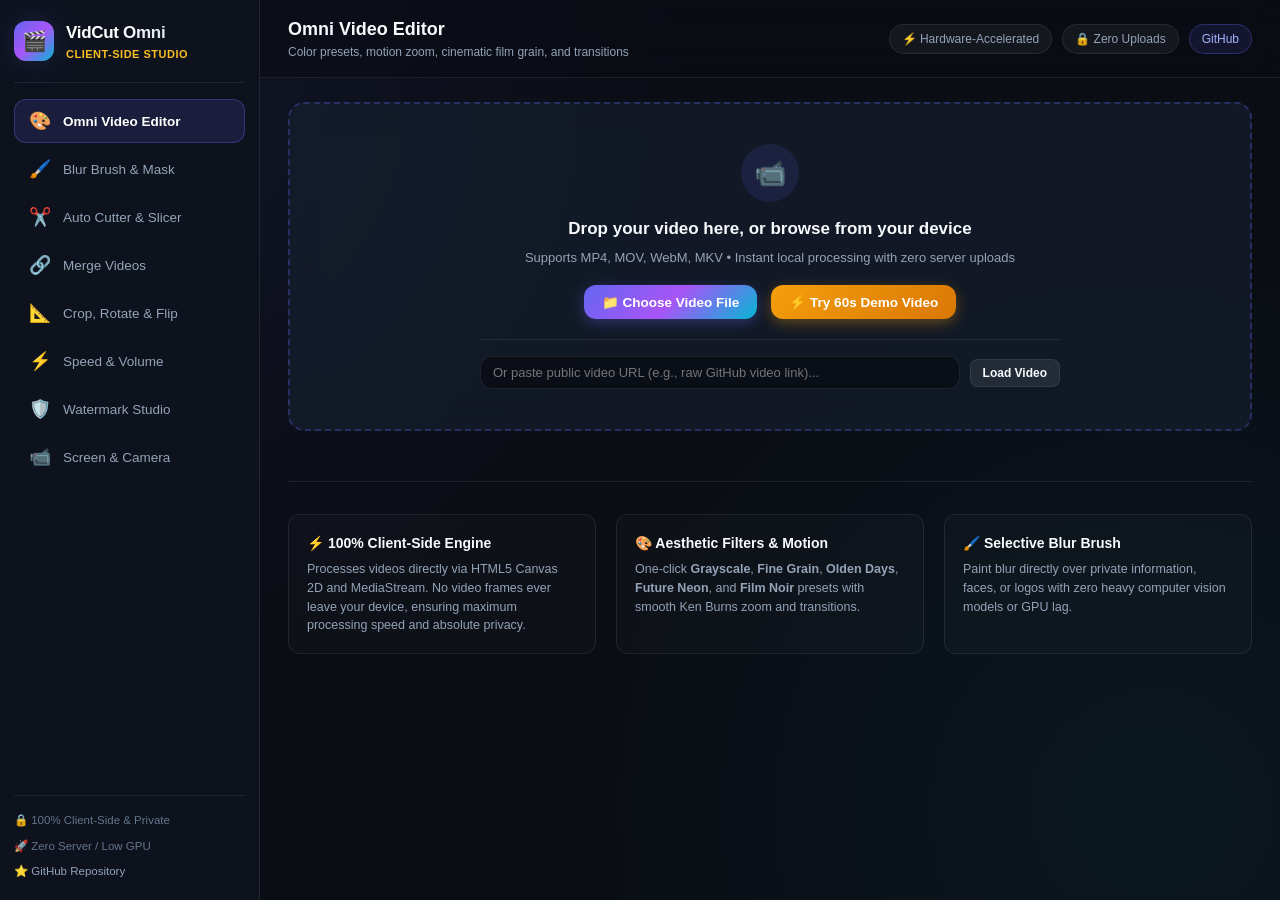
==== commit 7b0cf4f1: "Upgrade VidCut Omni Studio: Watermark Studio, 8x8 Block-DCT, EditGraph & Spatial Grid - Added Imperc" ====
--- a/index.html
+++ b/index.html
@@ -38,6 +38,11 @@
           <span>Auto Cutter & Slicer</span>
         </button>
 
+        <button class="sidebar-item" data-tool="merge_videos">
+          <span class="item-icon">🔗</span>
+          <span>Merge Videos</span>
+        </button>
+
         <button class="sidebar-item" data-tool="crop_rotate">
           <span class="item-icon">📐</span>
           <span>Crop, Rotate & Flip</span>
@@ -46,6 +51,11 @@
         <button class="sidebar-item" data-tool="speed_volume">
           <span class="item-icon">⚡</span>
           <span>Speed & Volume</span>
+        </button>
+
+        <button class="sidebar-item" data-tool="watermark_studio">
+          <span class="item-icon">🛡️</span>
+          <span>Watermark Studio</span>
         </button>
 
         <button class="sidebar-item" data-tool="screen_recorder">
@@ -117,6 +127,11 @@
               <div class="stat-item">🔄 Aspect: <span class="stat-value" id="infoAspect">-</span></div>
               <div class="stat-item">💾 Size: <span class="stat-value" id="infoFileSize">-</span></div>
             </div>
+            <div class="video-info-actions" style="display: flex; gap: 8px;">
+              <button type="button" class="btn btn-secondary btn-sm" id="saveProjectBtn" title="Save non-destructive edit graph as JSON">💾 Save Project</button>
+              <button type="button" class="btn btn-secondary btn-sm" id="loadProjectBtn" title="Load non-destructive edit graph from JSON">📂 Load Project</button>
+              <input type="file" id="projectFileInput" accept=".json,application/json" style="display: none;">
+            </div>
           </div>
 
           <!-- Studio Grid: Stage Player on Left, Tool Controls on Right -->
@@ -285,11 +300,11 @@
               <div class="tool-panel" id="panel_blur_brush">
                 <div class="control-section">
                   <div class="section-label">
-                    <span>Interactive Blur Brush</span>
-                    <small>Paint over logos, faces, or watermarks</small>
+                    <span>🧊 Frosted Glass Blur & Mask</span>
+                    <small>Real translucent glass blur (no pure white)</small>
                   </div>
                   <p style="font-size: 12.5px; color: var(--text-muted); line-height: 1.4;">
-                    Click and drag directly on the video player stage to paint blur over confidential info. The masked blur persists during playback and exports!
+                    Click and drag directly on the video to paint smooth, optical frosted glass blur over private info, logos, or faces.
                   </p>
                 </div>
 
@@ -302,11 +317,22 @@
                 </div>
 
                 <div class="slider-group">
-                  <div class="slider-label"><span>Blur Intensity</span><span id="blurStrengthVal">20px</span></div>
+                  <div class="slider-label"><span>Glass Blur Intensity</span><span id="blurStrengthVal">20px</span></div>
                   <input type="range" class="studio-slider" id="blurStrengthSlider" min="6" max="45" value="20">
                 </div>
 
-                <div style="display: flex; gap: 8px;">
+                <div class="slider-group">
+                  <div class="slider-label"><span>Frosted Glass Sheen</span><span id="frostedSheenVal">5% (Subtle)</span></div>
+                  <input type="range" class="studio-slider" id="frostedSheenSlider" min="0" max="25" value="5">
+                </div>
+
+                <div class="preset-pills">
+                  <span class="preset-pill" data-sheen="0">🧊 Pure Glass (0%)</span>
+                  <span class="preset-pill active" data-sheen="5">🌫️ Frosted (5%)</span>
+                  <span class="preset-pill" data-sheen="14">🥛 Acrylic (14%)</span>
+                </div>
+
+                <div style="display: flex; gap: 8px; margin-top: 6px;">
                   <button type="button" class="btn btn-secondary btn-sm" id="clearBrushBtn" style="flex: 1;">
                     🧹 Clear Blur Mask
                   </button>
@@ -316,11 +342,11 @@
                 </div>
 
                 <div class="summary-box">
-                  💡 Tip: Use smaller brush size for sensitive text or larger for face / logo coverage.
+                  💡 Tip: Set Frosted Sheen to 0% for pure lens glass blur with zero white tint.
                 </div>
 
                 <button type="button" class="btn-master-action" id="exportMaskedBtn">
-                  ✨ Export Video with Blur Mask
+                  ✨ Export Video with Glass Blur
                 </button>
               </div>
 
@@ -335,6 +361,7 @@
                   <div class="tab-switcher">
                     <button type="button" class="tab-btn active" id="modeDurationBtn">⏱️ Fixed Duration</button>
                     <button type="button" class="tab-btn" id="modePartsBtn">🔢 Equal Parts</button>
+                    <button type="button" class="tab-btn" id="modeSpatialGridBtn">🔲 Spatial Grid</button>
                   </div>
 
                   <div class="input-with-presets" id="durationControlGroup">
@@ -356,6 +383,24 @@
                       <input type="number" id="partsInput" min="2" max="50" step="1" value="6">
                       <span>equal clips</span>
                     </div>
+                  </div>
+
+                  <div id="spatialGridControlGroup" style="display: none; margin-top: 8px;">
+                    <div style="display: flex; gap: 8px; margin-bottom: 8px;">
+                      <button type="button" class="btn btn-secondary btn-sm active grid-preset-btn" data-rows="3" data-cols="3">3×3 (9 Tiles)</button>
+                      <button type="button" class="btn btn-secondary btn-sm grid-preset-btn" data-rows="2" data-cols="2">2×2 (4 Tiles)</button>
+                      <button type="button" class="btn btn-secondary btn-sm grid-preset-btn" data-rows="4" data-cols="4">4×4 (16 Tiles)</button>
+                    </div>
+                    <div style="display: flex; gap: 8px; align-items: center; margin-bottom: 8px;">
+                      <label style="font-size: 12px; color: var(--text-muted);">Rows: <input type="number" id="gridRowsInput" min="1" max="8" value="3" style="width: 45px; padding: 4px; border-radius: 4px; background: rgba(0,0,0,0.3); border: 1px solid var(--border-color); color: var(--text-main);"></label>
+                      <label style="font-size: 12px; color: var(--text-muted);">Cols: <input type="number" id="gridColsInput" min="1" max="8" value="3" style="width: 45px; padding: 4px; border-radius: 4px; background: rgba(0,0,0,0.3); border: 1px solid var(--border-color); color: var(--text-main);"></label>
+                    </div>
+                    <div id="gridTileInfo" style="font-size: 11.5px; padding: 8px; border-radius: 6px; background: rgba(255,255,255,0.03); border: 1px solid var(--border-color); color: var(--text-muted); line-height: 1.4;">
+                      📐 Integer Partition: <strong>3×3 Grid</strong> (Zero overlap, zero pixel gaps).
+                    </div>
+                    <button type="button" class="btn btn-primary btn-sm" id="exportGridTilesBtn" style="width: 100%; margin-top: 10px;">
+                      🔲 Slices Frames into 9 Spatial Tiles
+                    </button>
                   </div>
 
                   <div style="margin-top: 6px;">
@@ -431,6 +476,36 @@
                 <button type="button" class="btn-master-action" id="masterCutBtn">
                   ✂️ Cut & Export 6 Videos
                 </button>
+              </div>
+
+              <!-- ================= 3b. TOOL PANEL: MERGE & REJOIN VIDEOS ================= -->
+              <div class="tool-panel" id="panel_merge_videos">
+                <div class="control-section">
+                  <div class="section-label">
+                    <span>Merge Multiple Videos</span>
+                    <small>Client-side sequence concatenation</small>
+                  </div>
+                  <p style="font-size: 12.5px; color: var(--text-muted); line-height: 1.4; margin-bottom: 12px;">
+                    Select multiple video clips or sliced grid tiles to join them seamlessly into a single continuous video.
+                  </p>
+
+                  <div id="mergeDropzone" style="border: 2px dashed var(--border-color); border-radius: 8px; padding: 18px; text-align: center; cursor: pointer; background: rgba(0,0,0,0.2);">
+                    <div style="font-size: 26px; margin-bottom: 6px;">📂</div>
+                    <div style="font-size: 13.5px; font-weight: 600; color: var(--text-main);">Choose or drop multiple clips to merge</div>
+                    <div style="font-size: 11.5px; color: var(--text-dim); margin-top: 4px;">Supports MP4, WebM, MOV</div>
+                    <input type="file" id="mergeFileInput" accept="video/*" multiple style="display: none;">
+                  </div>
+                </div>
+
+                <div id="mergeClipsList" style="margin-top: 12px; display: flex; flex-direction: column; gap: 6px;">
+                  <!-- Dynamically populated list of selected clips -->
+                </div>
+
+                <div style="margin-top: 18px;">
+                  <button type="button" class="btn btn-primary" id="startMergeBtn" style="width: 100%; display: none;">
+                    🔗 Concatenate & Export Merged Video
+                  </button>
+                </div>
               </div>
 
               <!-- ================= 4. TOOL PANEL: CROP, ROTATE & FLIP ================= -->
@@ -543,6 +618,174 @@
                 </div>
               </div>
 
+              <!-- ================= 7. TOOL PANEL: WATERMARK STUDIO & VERIFIER ================= -->
+              <div class="tool-panel" id="panel_watermark_studio">
+                
+                <!-- Watermark Subtabs -->
+                <div class="wm-tabs-bar" style="display: flex; gap: 8px; margin-bottom: 16px; border-bottom: 1px solid var(--border-color); padding-bottom: 10px;">
+                  <button type="button" class="btn btn-secondary btn-sm active" id="wmSubtabEmbed" style="flex: 1;">🛡️ Embed</button>
+                  <button type="button" class="btn btn-secondary btn-sm" id="wmSubtabVerify" style="flex: 1;">🔍 Verify</button>
+                  <button type="button" class="btn btn-secondary btn-sm" id="wmSubtabDiff" style="flex: 1;">🔬 Diff</button>
+                </div>
+
+                <!-- SUBSECTION A: EMBED WATERMARK -->
+                <div id="wmSectionEmbed">
+                  <div class="control-section">
+                    <div class="section-label">
+                      <span>Imperceptible Keyed Watermark</span>
+                      <small>Invisible steganographic frame modulation</small>
+                    </div>
+                    <label style="display: flex; align-items: center; gap: 10px; cursor: pointer; padding: 10px; background: rgba(255, 255, 255, 0.03); border: 1px solid var(--border-color); border-radius: 6px;">
+                      <input type="checkbox" id="wmEnableCheckbox" style="accent-color: var(--accent-primary); width: 18px; height: 18px;">
+                      <div>
+                        <strong style="color: var(--text-main); font-size: 13.5px;">Enable Watermark Embedding</strong>
+                        <p style="font-size: 11.5px; color: var(--text-dim); margin-top: 2px;">Embeds a keyed statistical luminance perturbation across exported video frames.</p>
+                      </div>
+                    </label>
+                  </div>
+
+                  <div class="control-section">
+                    <div class="section-label">
+                      <span>Secret Embedding Key</span>
+                      <small>Required by detector to verify watermark</small>
+                    </div>
+                    <div style="display: flex; gap: 8px;">
+                      <input type="text" id="wmSecretKeyInput" style="flex: 1; padding: 8px 12px; background: rgba(0, 0, 0, 0.3); border: 1px solid var(--border-color); border-radius: 6px; color: var(--text-main); font-family: monospace; font-size: 13px;" value="vidcut-omni-key-2026" placeholder="Enter secret key...">
+                      <button type="button" class="btn btn-secondary btn-sm" id="wmRandomKeyBtn" title="Generate random secure key">🎲 Random</button>
+                    </div>
+                  </div>
+
+                  <div class="control-section">
+                    <div class="section-label">
+                      <span>Watermark Payload ID</span>
+                      <small>Numeric identity (0 to 4,294,967,295)</small>
+                    </div>
+                    <input type="number" id="wmPayloadIdInput" style="width: 100%; padding: 8px 12px; background: rgba(0, 0, 0, 0.3); border: 1px solid var(--border-color); border-radius: 6px; color: var(--text-main); font-size: 13px;" value="12345" min="1" max="4294967295">
+                  </div>
+
+                  <div class="control-section">
+                    <div class="section-label">
+                      <span>Embedding Strength: <span id="wmStrengthVal">2</span></span>
+                      <small>Luminance perturbation Δ (1 = invisible, 4 = robust)</small>
+                    </div>
+                    <input type="range" class="custom-slider" id="wmStrengthSlider" min="1" max="5" value="2" step="1">
+                  </div>
+
+                  <div class="control-section">
+                    <div class="section-label">
+                      <span>Watermark Algorithm</span>
+                      <small>Spatial MVP vs Robust Frequency-Domain DCT</small>
+                    </div>
+                    <select id="wmAlgorithmSelect" style="width: 100%; padding: 8px 12px; background: rgba(0, 0, 0, 0.3); border: 1px solid var(--border-color); border-radius: 6px; color: var(--text-main); font-size: 13px;">
+                      <option value="dct" selected>8x8 Block-DCT Mid-Frequency QIM (Robust ECC)</option>
+                      <option value="spatial">Spatial Luminance Modulation (Fast MVP)</option>
+                    </select>
+                  </div>
+
+                  <!-- Security Notice Callout -->
+                  <div class="wm-callout" style="background: rgba(99, 102, 241, 0.07); border: 1px solid rgba(99, 102, 241, 0.25); border-radius: 8px; padding: 12px; margin-top: 14px; font-size: 12px; line-height: 1.45; color: var(--text-muted);">
+                    <div style="color: #a5b4fc; font-weight: 600; margin-bottom: 4px;">🔐 Security & Verification Notice</div>
+                    <div>• <strong>Key Confidentiality:</strong> Only holders of this secret key can detect and extract the watermark payload.</div>
+                    <div style="margin-top: 4px;">• <strong>Robustness Boundaries:</strong> Watermarks survive native export and moderate trimming, but heavy lossy transcode or aggressive recompression may reduce confidence.</div>
+                  </div>
+
+                  <div style="margin-top: 18px;">
+                    <button type="button" class="btn btn-primary" id="exportWatermarkedBtn" style="width: 100%;">
+                      🛡️ Export Watermarked Video
+                    </button>
+                  </div>
+                </div>
+
+                <!-- SUBSECTION B: INDEPENDENT DETECTOR / VERIFIER -->
+                <div id="wmSectionVerify" style="display: none;">
+                  <div class="control-section">
+                    <div class="section-label">
+                      <span>Independent Video Verification</span>
+                      <small>Verifies freshly exported or third-party videos</small>
+                    </div>
+                    <p style="font-size: 12px; color: var(--text-muted); margin-bottom: 10px;">
+                      Select any video file to decode frames directly in your browser, reverse keyed pseudo-random samples, and compute false-positive controlled verification metrics.
+                    </p>
+                    
+                    <div id="detectorDropzone" style="border: 2px dashed var(--border-color); border-radius: 8px; padding: 16px; text-align: center; cursor: pointer; background: rgba(0,0,0,0.2);">
+                      <div style="font-size: 24px; margin-bottom: 6px;">📂</div>
+                      <div style="font-size: 13px; font-weight: 600; color: var(--text-main);" id="detectorFileLabel">Choose or drag exported video file...</div>
+                      <div style="font-size: 11px; color: var(--text-dim); margin-top: 4px;">Supports MP4, WebM, MOV</div>
+                      <input type="file" id="detectorFileInput" accept="video/*" style="display: none;">
+                    </div>
+                  </div>
+
+                  <div class="control-section">
+                    <div class="section-label">
+                      <span>Verification Secret Key</span>
+                      <small>Key used during watermark embedding</small>
+                    </div>
+                    <input type="text" id="detectorSecretKeyInput" style="width: 100%; padding: 8px 12px; background: rgba(0, 0, 0, 0.3); border: 1px solid var(--border-color); border-radius: 6px; color: var(--text-main); font-family: monospace; font-size: 13px;" value="vidcut-omni-key-2026">
+                  </div>
+
+                  <div style="margin-top: 14px;">
+                    <button type="button" class="btn btn-gold" id="runDetectorBtn" style="width: 100%;">
+                      🔍 Run Independent Verification
+                    </button>
+                  </div>
+
+                  <!-- Detector Results Readout -->
+                  <div id="detectorResultCard" style="display: none; margin-top: 16px; padding: 14px; border-radius: 8px; background: #0f172a; border: 1px solid rgba(255,255,255,0.12);">
+                    <div style="display: flex; justify-content: space-between; align-items: center; margin-bottom: 10px;">
+                      <span style="font-size: 12px; font-weight: 600; text-transform: uppercase; color: var(--text-muted);">Verification Status</span>
+                      <span id="detectorStatusBadge" class="badge" style="font-size: 12px; padding: 4px 10px;">Analyzing...</span>
+                    </div>
+
+                    <div style="margin-bottom: 8px;">
+                      <div style="display: flex; justify-content: space-between; font-size: 12px; margin-bottom: 4px;">
+                        <span>Detection Confidence:</span>
+                        <strong id="detectorConfidenceVal">0%</strong>
+                      </div>
+                      <div style="height: 6px; background: rgba(255,255,255,0.1); border-radius: 3px; overflow: hidden;">
+                        <div id="detectorConfidenceBar" style="height: 100%; width: 0%; background: #10b981; transition: width 0.4s ease;"></div>
+                      </div>
+                    </div>
+
+                    <div style="font-size: 12px; color: var(--text-muted); line-height: 1.6; border-top: 1px solid rgba(255,255,255,0.06); padding-top: 8px;">
+                      <div>• Payload ID: <strong id="detectorWatermarkId" style="color: var(--text-main);">-</strong></div>
+                      <div>• Statistical Z-Score: <strong id="detectorZScore" style="color: var(--text-main);">-</strong></div>
+                      <div>• CRC-16 Integrity: <strong id="detectorCrcStatus" style="color: var(--text-main);">-</strong></div>
+                      <div>• Frames Analyzed: <strong id="detectorFramesAnalyzed" style="color: var(--text-main);">-</strong></div>
+                    </div>
+
+                    <div id="detectorMessage" style="margin-top: 10px; font-size: 11.5px; padding: 8px; border-radius: 4px; background: rgba(255,255,255,0.04); color: var(--text-dim); line-height: 1.4;">
+                    </div>
+                  </div>
+                </div>
+
+                <!-- SUBSECTION C: VISUAL DIFFERENCE INSPECTOR -->
+                <div id="wmSectionDiff" style="display: none;">
+                  <div class="control-section">
+                    <div class="section-label">
+                      <span>Visual Difference Inspector</span>
+                      <small>Compare unwatermarked vs. watermarked frame</small>
+                    </div>
+                    <p style="font-size: 12px; color: var(--text-muted); line-height: 1.4; margin-bottom: 12px;">
+                      Watermarking is imperceptible to the naked eye. Below, the difference signal is amplified <strong>30×</strong> to reveal the keyed pseudo-random pixel modulation pattern.
+                    </p>
+
+                    <div style="display: flex; gap: 8px; margin-bottom: 12px;">
+                      <button type="button" class="btn btn-secondary btn-sm active" id="diffViewOriginalBtn">Original Frame</button>
+                      <button type="button" class="btn btn-secondary btn-sm" id="diffViewWatermarkedBtn">Watermarked</button>
+                      <button type="button" class="btn btn-secondary btn-sm" id="diffViewAmplifiedBtn">Amplified Diff (30×)</button>
+                    </div>
+
+                    <div style="background: #000; border: 1px solid var(--border-color); border-radius: 6px; overflow: hidden; display: flex; justify-content: center; align-items: center; min-height: 180px;">
+                      <canvas id="wmDiffCanvas" style="max-width: 100%; height: auto; display: block;"></canvas>
+                    </div>
+                    <div id="diffViewCaption" style="text-align: center; font-size: 11.5px; color: var(--text-dim); margin-top: 6px;">
+                      Showing: Original Frame
+                    </div>
+                  </div>
+                </div>
+
+              </div>
+
             </div>
           </div>
 
@@ -604,6 +847,8 @@
     </div>
   </div>
 
+  <script src="./js/edit-graph.js"></script>
+  <script src="./js/watermark-engine.js"></script>
   <script src="./js/video-engine.js"></script>
   <script src="./js/app.js"></script>
 </body>
